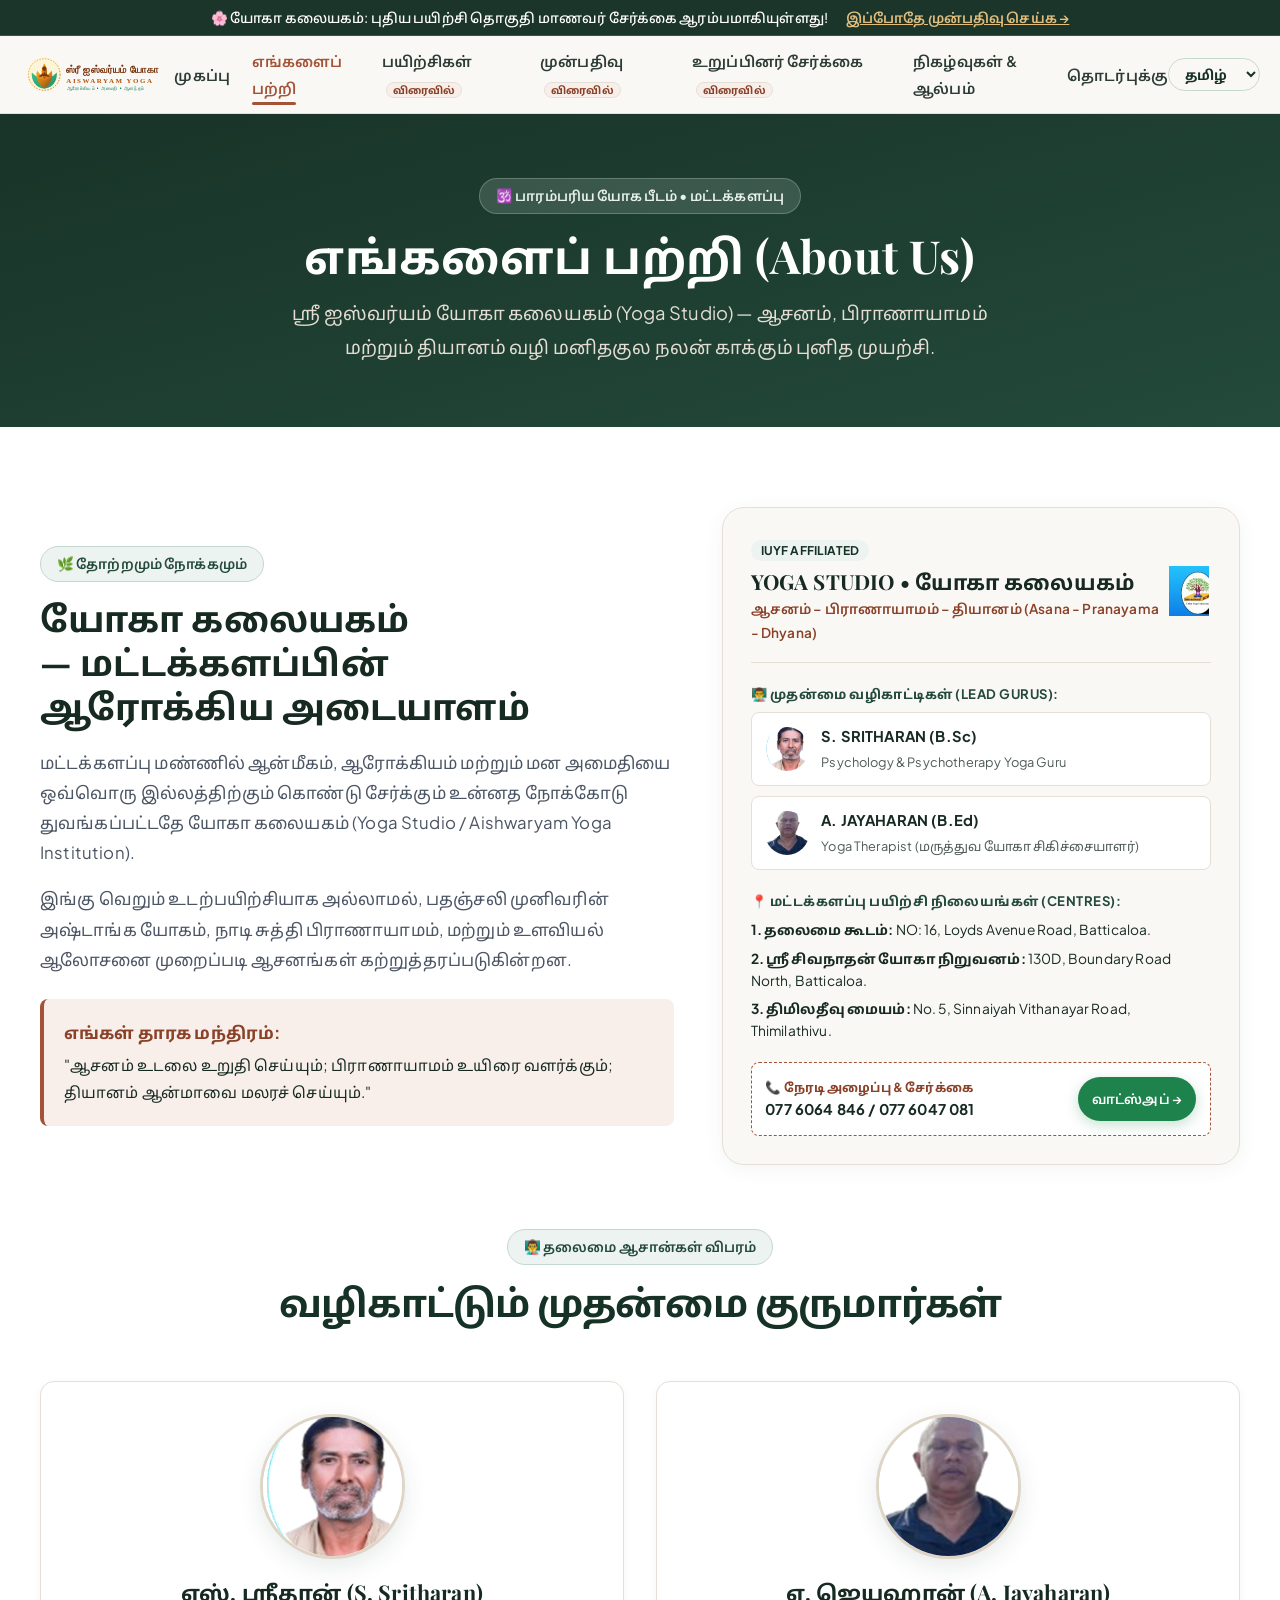
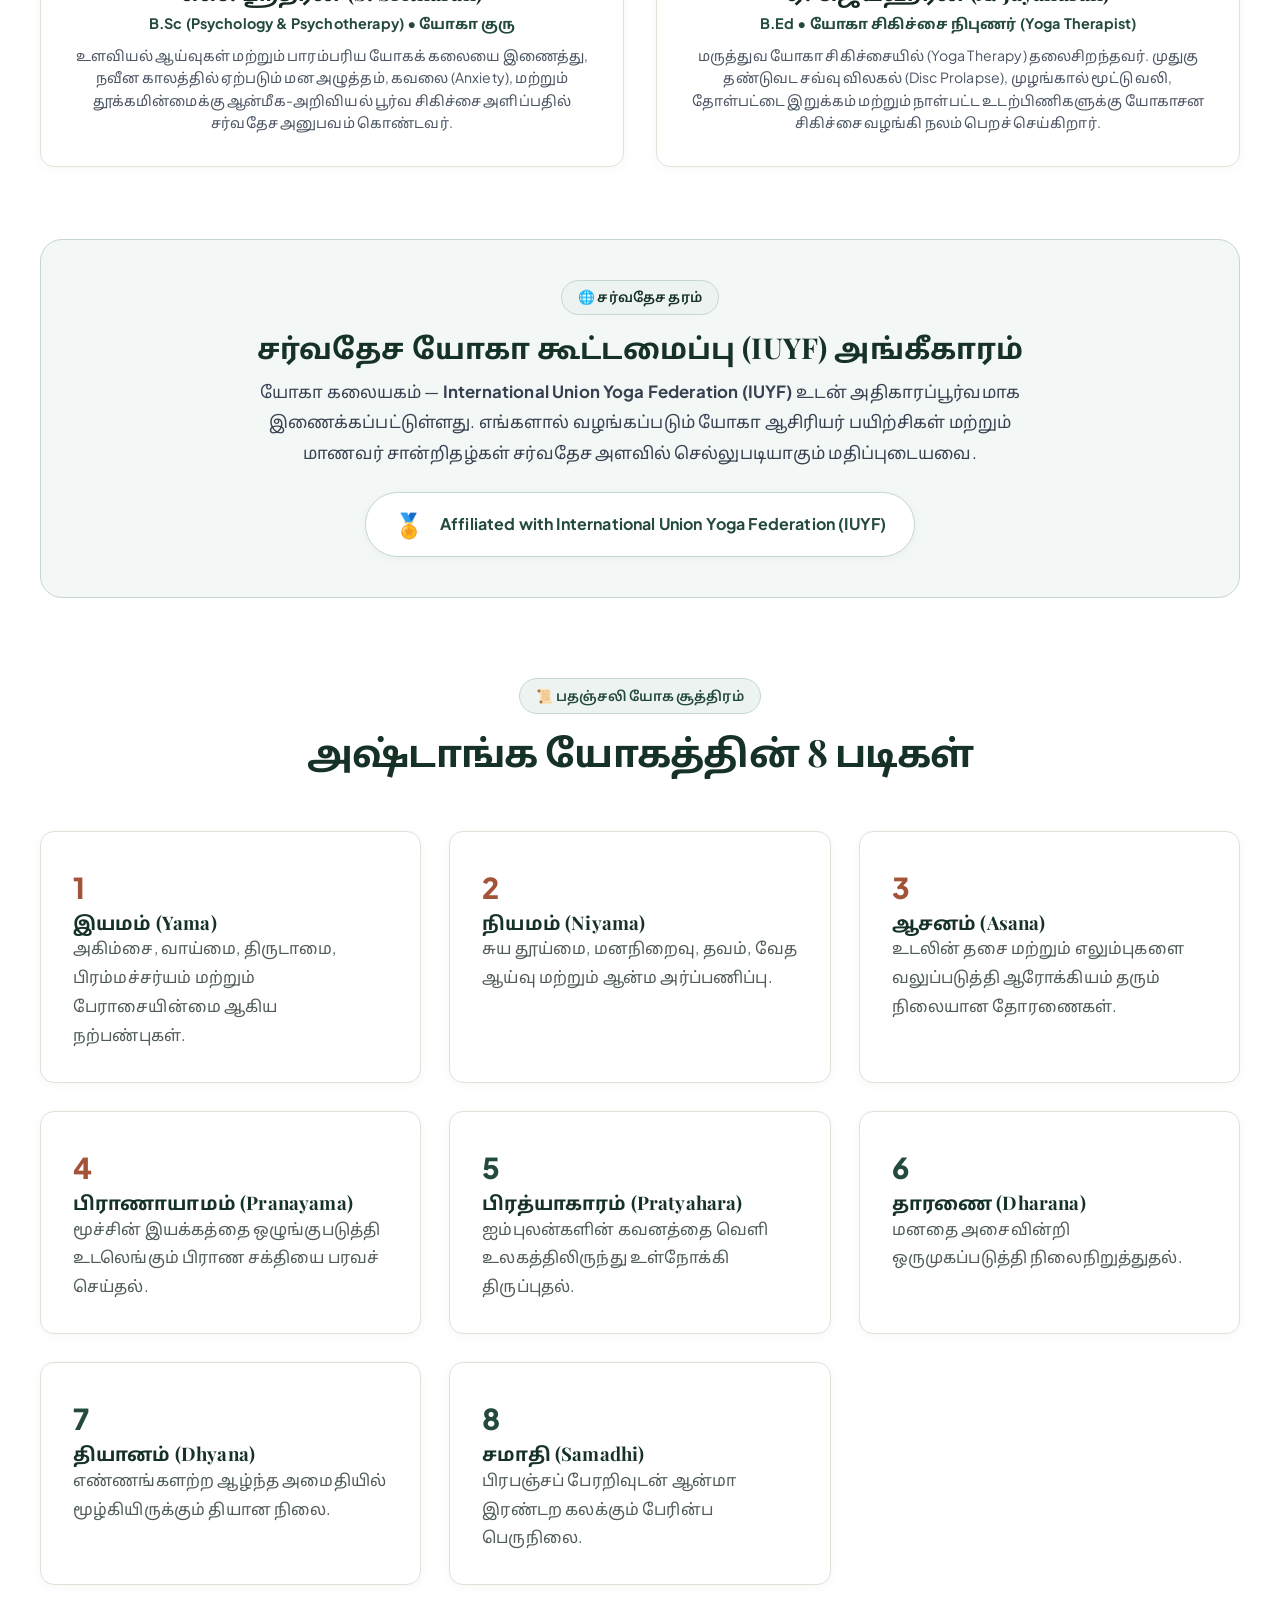
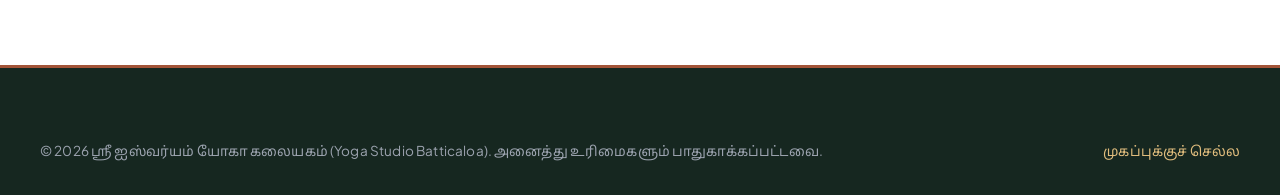
==== about.html @ 0490a653 "Remove raw banner flex image and structure all authentic center details cleanly into web UI" ====
<!DOCTYPE html>
<html lang="ta">
<head>
  <meta charset="UTF-8">
  <meta name="viewport" content="width=device-width, initial-scale=1.0">
  <title>எங்களைப் பற்றி | யோகா கலையகம் (Yoga Studio Batticaloa)</title>
  <meta name="description" content="ஸ்ரீ ஐஸ்வர்யம் யோகா கலையகம் - ஆசான்கள் எஸ். ஸ்ரீதரன் மற்றும் ஏ. ஜெயஹரன் அவர்களின் வழிகாட்டல், IUYF அங்கீகாரம், மட்டக்களப்பு, இலங்கை.">
  <meta property="og:type" content="website">
  <meta property="og:title" content="எங்களைப் பற்றி & தலைமை ஆசான்கள் | Yoga Studio Batticaloa">
  <meta property="og:description" content="எஸ். ஸ்ரீதரன் (B.Sc) & ஏ. ஜெயஹரன் (B.Ed) வழிகாட்டலில் மட்டக்களப்பின் யோகா கலையகம். IUYF அங்கீகாரம்.">
  <meta property="og:image" content="assets/images/logo_kalaiyagam.png">
  <link rel="icon" type="image/svg+xml" href="assets/images/logo.svg">
  <link rel="stylesheet" href="assets/css/style.css">
</head>
<body>

  <!-- Top Announcement Bar -->
  <div class="top-notice-bar">
    <span id="dynamicTopNotice">🌸 யோகா கலையகம்: புதிய பயிற்சி தொகுதி மாணவர் சேர்க்கை ஆரம்பமாகியுள்ளது!</span>
    <a href="booking.html">இப்போதே முன்பதிவு செய்க →</a>
  </div>

  <!-- Header -->
  <header class="main-header">
    <div class="container nav-container">
      <a href="index.html" class="site-logo">
        <img src="assets/images/logo.svg" alt="யோகா கலையகம்" height="52">
      </a>
      <nav>
        <ul class="nav-menu">
          <li><a href="index.html" class="nav-link" data-ta="முகப்பு" data-en="Home" data-si="මුල් පිටුව">முகப்பு</a></li>
          <li><a href="about.html" class="nav-link active" data-ta="எங்களைப் பற்றி" data-en="About Us" data-si="අප ගැන">எங்களைப் பற்றி</a></li>
          <li><a href="courses.html" class="nav-link" data-ta="பயிற்சிகள் <span class='nav-badge-soon'>விரைவில்</span>" data-en="Courses <span class='nav-badge-soon'>Soon</span>" data-si="පාඨමාලා <span class='nav-badge-soon'>ළඟදීම</span>">பயிற்சிகள் <span class="nav-badge-soon">விரைவில்</span></a></li>
          <li><a href="booking.html" class="nav-link" data-ta="முன்பதிவு <span class='nav-badge-soon'>விரைவில்</span>" data-en="Online Booking <span class='nav-badge-soon'>Soon</span>" data-si="වෙන්කරවා ගැනීම <span class='nav-badge-soon'>ළඟදීම</span>">முன்பதிவு <span class="nav-badge-soon">விரைவில்</span></a></li>
          <li><a href="membership.html" class="nav-link" data-ta="உறுப்பினர் சேர்க்கை <span class='nav-badge-soon'>விரைவில்</span>" data-en="Membership <span class='nav-badge-soon'>Soon</span>" data-si="සාමාජිකත්වය <span class='nav-badge-soon'>ළඟදීම</span>">உறுப்பினர் சேர்க்கை <span class="nav-badge-soon">விரைவில்</span></a></li>
          <li><a href="events.html" class="nav-link" data-ta="நிகழ்வுகள் & ஆல்பம்" data-en="Events & Gallery" data-si="සිදුවීම් සහ ඡායාරූප">நிகழ்வுகள் & ஆல்பம்</a></li>
          <li><a href="contact.html" class="nav-link" data-ta="தொடர்புக்கு" data-en="Contact" data-si="අප அමතන්න">தொடர்புக்கு</a></li>
        </ul>
      </nav>
      <div class="nav-actions">
        <select id="langSelect" class="lang-select-box" aria-label="Select Language">
          <option value="ta">தமிழ்</option>
          <option value="en">English</option>
          <option value="si">සිංහල</option>
        </select>
        <a href="student-portal.html" class="btn-student-nav" style="display:none; @media(min-width:850px){display:inline-flex;}">
          <span>👤</span> மாணவர்
        </a>
        <button class="mobile-nav-toggle" aria-label="Toggle Menu">☰</button>
      </div>
    </div>
  </header>

  <!-- Banner -->
  <section style="background: linear-gradient(165deg, #183327 0%, #234A3B 100%); color: #FFFFFF; padding: 4rem 0; text-align: center;">
    <div class="container">
      <div class="sub-badge" style="background: rgba(235, 243, 238, 0.15); color: #E8F0EB; border-color: rgba(197, 216, 205, 0.3);">
        🕉️ பாரம்பரிய யோக பீடம் • மட்டக்களப்பு
      </div>
      <h1 style="color: #FFFFFF; font-size: 2.85rem; margin-bottom: 0.75rem;">எங்களைப் பற்றி (About Us)</h1>
      <p style="color: #E5DDD3; font-size: 1.15rem; max-width: 720px; margin: 0 auto;">
        ஸ்ரீ ஐஸ்வர்யம் யோகா கலையகம் (Yoga Studio) — ஆசனம், பிராணாயாமம் மற்றும் தியானம் வழி மனிதகுல நலன் காக்கும் புனித முயற்சி.
      </p>
    </div>
  </section>

  <!-- Gurus Section -->
  <section class="section" id="gurus" style="background: #FFFFFF;">
    <div class="container">
      
      <!-- Centre Origin Story -->
      <div style="display: grid; grid-template-columns: 1.1fr 0.9fr; gap: 3rem; align-items: center; margin-bottom: 4rem;">
        <div>
          <span class="sub-badge">🌿 தோற்றமும் நோக்கமும்</span>
          <h2 style="font-size: 2.2rem; color: #172A22; margin-bottom: 1.25rem;">
            யோகா கலையகம் — மட்டக்களப்பின் ஆரோக்கிய அடையாளம்
          </h2>
          <p style="font-size: 1.05rem; line-height: 1.8; color: #4B5563; margin-bottom: 1rem;">
            மட்டக்களப்பு மண்ணில் ஆன்மீகம், ஆரோக்கியம் மற்றும் மன அமைதியை ஒவ்வொரு இல்லத்திற்கும் கொண்டு சேர்க்கும் உன்னத நோக்கோடு துவங்கப்பட்டதே யோகா கலையகம் (Yoga Studio / Aishwaryam Yoga Institution).
          </p>
          <p style="font-size: 1.05rem; line-height: 1.8; color: #4B5563; margin-bottom: 1.5rem;">
            இங்கு வெறும் உடற்பயிற்சியாக அல்லாமல், பதஞ்சலி முனிவரின் அஷ்டாங்க யோகம், நாடி சுத்தி பிராணாயாமம், மற்றும் உளவியல் ஆலோசனை முறைப்படி ஆசனங்கள் கற்றுத்தரப்படுகின்றன.
          </p>

          <div style="background: #F8EFEA; border-left: 4px solid #A35438; padding: 1.25rem; border-radius: var(--radius-sm);">
            <strong style="color: #8A4128; display: block; font-size: 1.05rem; margin-bottom: 0.25rem;">எங்கள் தாரக மந்திரம்:</strong>
            <p style="font-size: 0.95rem; color: #172A22; margin: 0;">
              "ஆசனம் உடலை உறுதி செய்யும்; பிராணாயாமம் உயிரை வளர்க்கும்; தியானம் ஆன்மாவை மலரச் செய்யும்."
            </p>
          </div>
        </div>

        <div>
          <div style="background: #FAF8F5; border: 1.5px solid #E6DFD5; border-radius: var(--radius-lg); padding: 1.75rem; box-shadow: 0 4px 20px rgba(35, 74, 59, 0.06);">
            <div style="display: flex; align-items: center; justify-content: space-between; border-bottom: 1px solid #E6DFD5; padding-bottom: 1rem; margin-bottom: 1.25rem;">
              <div>
                <span style="font-size: 0.75rem; font-weight: 700; background: #EDF3F0; color: #163227; padding: 3px 10px; border-radius: 999px;">IUYF AFFILIATED</span>
                <h3 style="font-size: 1.3rem; color: #172A22; margin: 0.4rem 0 0.15rem 0;">YOGA STUDIO • யோகா கலையகம்</h3>
                <p style="font-size: 0.85rem; color: #8A4128; font-weight: 600; margin: 0;">ஆசனம் – பிராணாயாமம் – தியானம் (Asana - Pranayama - Dhyana)</p>
              </div>
              <img src="assets/images/iuyf_logo.png" alt="IUYF Logo" style="width: 50px; height: 50px; object-fit: contain;">
            </div>

            <div style="margin-bottom: 1.25rem;">
              <div style="font-size: 0.82rem; font-weight: 700; color: #234A3B; text-transform: uppercase; letter-spacing: 0.5px; margin-bottom: 0.5rem;">👨‍🏫 முதன்மை வழிகாட்டிகள் (Lead Gurus):</div>
              <div style="display: flex; flex-direction: column; gap: 0.65rem;">
                <div style="display: flex; align-items: center; gap: 0.75rem; background: #FFFFFF; padding: 0.65rem 0.85rem; border-radius: var(--radius-sm); border: 1px solid #E6DFD5;">
                  <img src="assets/images/sritharan.jpg?v=2" alt="S. Sritharan" style="width: 44px; height: 44px; border-radius: 50%; object-fit: cover;">
                  <div>
                    <strong style="font-size: 0.92rem; color: #172A22; display: block;">S. SRITHARAN (B.Sc)</strong>
                    <span style="font-size: 0.8rem; color: #4F5C56;">Psychology &amp; Psychotherapy Yoga Guru</span>
                  </div>
                </div>
                <div style="display: flex; align-items: center; gap: 0.75rem; background: #FFFFFF; padding: 0.65rem 0.85rem; border-radius: var(--radius-sm); border: 1px solid #E6DFD5;">
                  <img src="assets/images/jayaharan.jpg?v=2" alt="A. Jayaharan" style="width: 44px; height: 44px; border-radius: 50%; object-fit: cover;">
                  <div>
                    <strong style="font-size: 0.92rem; color: #172A22; display: block;">A. JAYAHARAN (B.Ed)</strong>
                    <span style="font-size: 0.8rem; color: #4F5C56;">Yoga Therapist (மருத்துவ யோகா சிகிச்சையாளர்)</span>
                  </div>
                </div>
              </div>
            </div>

            <div style="margin-bottom: 1.25rem;">
              <div style="font-size: 0.82rem; font-weight: 700; color: #234A3B; text-transform: uppercase; letter-spacing: 0.5px; margin-bottom: 0.5rem;">📍 மட்டக்களப்பு பயிற்சி நிலையங்கள் (Centres):</div>
              <div style="font-size: 0.86rem; color: #172A22; line-height: 1.6; display: flex; flex-direction: column; gap: 0.4rem;">
                <div><strong>1. தலைமை கூடம்:</strong> NO: 16, Loyds Avenue Road, Batticaloa.</div>
                <div><strong>2. ஸ்ரீ சிவநாதன் யோகா நிறுவனம்:</strong> 130D, Boundary Road North, Batticaloa.</div>
                <div><strong>3. திமிலதீவு மையம்:</strong> No. 5, Sinnaiyah Vithanayar Road, Thimilathivu.</div>
              </div>
            </div>

            <div style="background: #FFFFFF; border: 1px dashed #A35438; border-radius: var(--radius-sm); padding: 0.85rem; display: flex; justify-content: space-between; align-items: center; flex-wrap: wrap; gap: 0.5rem;">
              <div>
                <div style="font-size: 0.78rem; color: #8A4128; font-weight: 700;">📞 நேரடி அழைப்பு & சேர்க்கை</div>
                <div style="font-size: 0.92rem; font-weight: 700; color: #172A22;">077 6064 846 / 077 6047 081</div>
              </div>
              <a href="https://wa.me/94776064846" target="_blank" class="btn-whatsapp" style="padding: 0.4rem 0.9rem; font-size: 0.82rem; border-radius: 999px;">
                வாட்ஸ்அப் →
              </a>
            </div>
          </div>
        </div>
      </div>

      <!-- Master Profiles -->
      <div class="section-title-wrap">
        <div class="sub-badge">👨‍🏫 தலைமை ஆசான்கள் விபரம்</div>
        <h2 class="section-title">வழிகாட்டும் முதன்மை குருமார்கள்</h2>
      </div>

      <div class="gurus-grid">
        <div class="guru-profile-card">
          <img src="assets/images/sritharan.jpg?v=2" alt="S. Sritharan" class="guru-avatar-circle" onerror="this.src='assets/images/guru.svg'">
          <h3 class="guru-name">எஸ். ஸ்ரீதரன் (S. Sritharan)</h3>
          <div class="guru-deg">B.Sc (Psychology &amp; Psychotherapy) • யோகா குரு</div>
          <p class="guru-bio">
            உளவியல் ஆய்வுகள் மற்றும் பாரம்பரிய யோகக் கலையை இணைத்து, நவீன காலத்தில் ஏற்படும் மன அழுத்தம், கவலை (Anxiety), மற்றும் தூக்கமின்மைக்கு ஆன்மீக-அறிவியல் பூர்வ சிகிச்சை அளிப்பதில் சர்வதேச அனுபவம் கொண்டவர்.
          </p>
        </div>

        <div class="guru-profile-card">
          <img src="assets/images/jayaharan.jpg?v=2" alt="A. Jayaharan" class="guru-avatar-circle" onerror="this.src='assets/images/guru.svg'">
          <h3 class="guru-name">ஏ. ஜெயஹரன் (A. Jayaharan)</h3>
          <div class="guru-deg">B.Ed • யோகா சிகிச்சை நிபுணர் (Yoga Therapist)</div>
          <p class="guru-bio">
            மருத்துவ யோகா சிகிச்சையில் (Yoga Therapy) தலைசிறந்தவர். முதுகு தண்டுவட சவ்வு விலகல் (Disc Prolapse), முழங்கால் மூட்டு வலி, தோள்பட்டை இறுக்கம் மற்றும் நாள்பட்ட உடற்பிணிகளுக்கு யோகாசன சிகிச்சை வழங்கி நலம் பெறச் செய்கிறார்.
          </p>
        </div>
      </div>

      <!-- Affiliation Section (IUYF) -->
      <div id="iuyf" style="background: #F3F7F5; border: 1.5px solid #C5D8CD; border-radius: var(--radius-lg); padding: 2.5rem; margin-top: 4.5rem; text-align: center;">
        <span class="sub-badge" style="background: #EDF3F0; color: #163227;">🌐 சர்வதேச தரம்</span>
        <h3 style="font-size: 1.8rem; color: #163227; margin-bottom: 0.75rem;">
          சர்வதேச யோகா கூட்டமைப்பு (IUYF) அங்கீகாரம்
        </h3>
        <p style="font-size: 1.05rem; color: #374151; max-width: 760px; margin: 0 auto 1.5rem auto;">
          யோகா கலையகம் — <strong>International Union Yoga Federation (IUYF)</strong> உடன் அதிகாரப்பூர்வமாக இணைக்கப்பட்டுள்ளது. எங்களால் வழங்கப்படும் யோகா ஆசிரியர் பயிற்சிகள் மற்றும் மாணவர் சான்றிதழ்கள் சர்வதேச அளவில் செல்லுபடியாகும் மதிப்புடையவை.
        </p>
        <div style="display: inline-flex; align-items: center; gap: 1rem; background: #FFFFFF; padding: 0.75rem 1.75rem; border-radius: var(--radius-full); box-shadow: var(--shadow-sm); border: 1px solid #C5D8CD;">
          <span style="font-size: 1.5rem;">🏅</span>
          <strong style="color: #234A3B;">Affiliated with International Union Yoga Federation (IUYF)</strong>
        </div>
      </div>

      <!-- Ashtanga 8 Limbs -->
      <div style="margin-top: 5rem;">
        <div class="section-title-wrap">
          <div class="sub-badge">📜 பதஞ்சலி யோக சூத்திரம்</div>
          <h2 class="section-title">அஷ்டாங்க யோகத்தின் 8 படிகள்</h2>
        </div>

        <div class="features-grid">
          <div class="feature-card">
            <span style="font-size: 1.8rem; color: #A35438; font-weight: 800;">1</span>
            <h3 class="feature-title">இயமம் (Yama)</h3>
            <p>அகிம்சை, வாய்மை, திருடாமை, பிரம்மச்சர்யம் மற்றும் பேராசையின்மை ஆகிய நற்பண்புகள்.</p>
          </div>
          <div class="feature-card">
            <span style="font-size: 1.8rem; color: #A35438; font-weight: 800;">2</span>
            <h3 class="feature-title">நியமம் (Niyama)</h3>
            <p>சுய தூய்மை, மனநிறைவு, தவம், வேத ஆய்வு மற்றும் ஆன்ம அர்ப்பணிப்பு.</p>
          </div>
          <div class="feature-card">
            <span style="font-size: 1.8rem; color: #A35438; font-weight: 800;">3</span>
            <h3 class="feature-title">ஆசனம் (Asana)</h3>
            <p>உடலின் தசை மற்றும் எலும்புகளை வலுப்படுத்தி ஆரோக்கியம் தரும் நிலையான தோரணைகள்.</p>
          </div>
          <div class="feature-card">
            <span style="font-size: 1.8rem; color: #A35438; font-weight: 800;">4</span>
            <h3 class="feature-title">பிராணாயாமம் (Pranayama)</h3>
            <p>மூச்சின் இயக்கத்தை ஒழுங்குபடுத்தி உடலெங்கும் பிராண சக்தியை பரவச் செய்தல்.</p>
          </div>
          <div class="feature-card">
            <span style="font-size: 1.8rem; color: #234A3B; font-weight: 800;">5</span>
            <h3 class="feature-title">பிரத்யாகாரம் (Pratyahara)</h3>
            <p>ஐம்புலன்களின் கவனத்தை வெளி உலகத்திலிருந்து உள்நோக்கி திருப்புதல்.</p>
          </div>
          <div class="feature-card">
            <span style="font-size: 1.8rem; color: #234A3B; font-weight: 800;">6</span>
            <h3 class="feature-title">தாரணை (Dharana)</h3>
            <p>மனதை அசைவின்றி ஒருமுகப்படுத்தி நிலைநிறுத்துதல்.</p>
          </div>
          <div class="feature-card">
            <span style="font-size: 1.8rem; color: #234A3B; font-weight: 800;">7</span>
            <h3 class="feature-title">தியானம் (Dhyana)</h3>
            <p>எண்ணங்களற்ற ஆழ்ந்த அமைதியில் மூழ்கியிருக்கும் தியான நிலை.</p>
          </div>
          <div class="feature-card">
            <span style="font-size: 1.8rem; color: #234A3B; font-weight: 800;">8</span>
            <h3 class="feature-title">சமாதி (Samadhi)</h3>
            <p>பிரபஞ்சப் பேரறிவுடன் ஆன்மா இரண்டற கலக்கும் பேரின்ப பெருநிலை.</p>
          </div>
        </div>
      </div>

    </div>
  </section>

  <!-- Footer -->
  <footer class="main-footer">
    <div class="container">
      <div class="footer-bottom-strip" style="border-top: none; padding-top: 0;">
        <div>© 2026 ஸ்ரீ ஐஸ்வர்யம் யோகா கலையகம் (Yoga Studio Batticaloa). அனைத்து உரிமைகளும் பாதுகாக்கப்பட்டவை.</div>
        <div><a href="index.html" style="color: #E2BE7E;">முகப்புக்குச் செல்ல</a></div>
      </div>
    </div>
  </footer>

  <script src="assets/js/main.js"></script>
</body>
</html>
---- assets/css/style.css ----
/* ========================================================
   ஸ்ரீ ஐஸ்வர்யம் யோகா கலையகம் - பிரதான வடிவமைப்பு கோப்பு
   Aiswaryam Yoga Kalaiyagam (Yoga Studio) - Trilingual Design System
   Tamil | English | Sinhala
   ======================================================== */

@import url('https://fonts.googleapis.com/css2?family=Mukta+Malar:wght@300;400;500;600;700;800&family=Noto+Sans+Tamil:wght@300;400;500;600;700;800&family=Noto+Sans+Sinhala:wght@300;400;500;600;700;800&family=Playfair+Display:ital,wght@0,500;0,700;1,600&family=Plus+Jakarta+Sans:wght@300;400;500;600;700&display=swap');
@import url('./animations.css');
@import url('./polish.css');

:root {
  /* Human-Crafted Sanctuary Palette (Earthy Forest Moss, Sandalwood & Warm Terracotta) */
  --primary: #234A3B;       /* Noble Forest Moss - Calm & Natural */
  --primary-dark: #163227;  /* Deep Sacred Cypress */
  --primary-light: #EDF3F0; /* Breath of Sage Leaf */
  --secondary: #A35438;     /* Natural Terracotta Clay - Grounded & Human */
  --secondary-light: #F8EFEA;
  --secondary-dark: #8A4128;
  --accent: #A35438;        /* Earthy Clay Warmth */
  --accent-light: #F8EFEA;
  --accent-gold: #C9A05C;   /* Temple Brass Resonance */
  
  --bg-warm: #FAF8F5;       /* Warm Natural Linen / Cotton */
  --bg-card: #FFFFFF;
  --bg-alt: #F3EFE9;        /* Warm Sandalwood / Rice Paper */
  
  --text-main: #172A22;     /* Restful Deep Cedar Slate */
  --text-muted: #4F5C56;    /* Natural Graphite Description */
  --text-light: #7E8D86;
  
  --border-subtle: #E6DFD5; /* Handcrafted Stone Border */
  --shadow-sm: 0 2px 10px rgba(22, 50, 39, 0.04);
  --shadow-md: 0 10px 25px -5px rgba(22, 50, 39, 0.07), 0 6px 12px -4px rgba(0, 0, 0, 0.02);
  --shadow-lg: 0 20px 35px -10px rgba(22, 50, 39, 0.09), 0 2px 6px rgba(0, 0, 0, 0.03);
  
  --font-tamil: 'Noto Sans Tamil', 'Mukta Malar', 'Latha', sans-serif;
  --font-sinhala: 'Noto Sans Sinhala', 'Iskoola Pota', sans-serif;
  --font-heading: 'Playfair Display', 'Noto Sans Tamil', Georgia, serif;
  --font-sans: 'Plus Jakarta Sans', 'Noto Sans Tamil', sans-serif;
  
  --radius-sm: 8px;
  --radius-md: 14px;
  --radius-lg: 22px;
  --radius-full: 9999px;
  --transition: all 0.25s cubic-bezier(0.16, 1, 0.3, 1);
}

/* Base Styles */
* {
  margin: 0;
  padding: 0;
  box-sizing: border-box;
}

html {
  scroll-behavior: smooth;
  font-size: 16px;
}

body {
  font-family: var(--font-sans);
  background-color: var(--bg-warm);
  color: var(--text-main);
  line-height: 1.65;
  overflow-x: hidden;
  -webkit-font-smoothing: antialiased;
}

/* Typography Extensions */
[lang="ta"], .font-tamil {
  font-family: var(--font-tamil);
  letter-spacing: 0.01em;
  line-height: 1.7;
}

[lang="si"], .font-sinhala {
  font-family: var(--font-sinhala);
  letter-spacing: 0.02em;
  line-height: 1.75;
}

h1, h2, h3, h4, .font-serif {
  font-family: var(--font-heading);
  color: var(--primary-dark);
  font-weight: 700;
  line-height: 1.25;
}

p {
  color: var(--text-muted);
}

a {
  text-decoration: none;
  color: inherit;
  transition: var(--transition);
}

img, svg {
  display: block;
  max-width: 100%;
}

button, input, select, textarea {
  font-family: inherit;
}

/* Layout Utilities */
.container {
  width: 100%;
  max-width: 1240px;
  margin-left: auto;
  margin-right: auto;
  padding-left: 1.25rem;
  padding-right: 1.25rem;
}

.section {
  padding: 5rem 0;
  position: relative;
}

.section-title-wrap {
  text-align: center;
  max-width: 760px;
  margin: 0 auto 3.5rem auto;
}

.sub-badge {
  display: inline-flex;
  align-items: center;
  gap: 0.5rem;
  padding: 0.35rem 1rem;
  background-color: var(--primary-light);
  color: var(--primary);
  font-size: 0.85rem;
  font-weight: 600;
  border-radius: var(--radius-full);
  margin-bottom: 0.85rem;
  border: 1px solid #C5D8CD;
}

.section-title {
  font-size: 2.35rem;
  margin-bottom: 1rem;
  color: var(--primary-dark);
}

.section-desc {
  font-size: 1.05rem;
  color: var(--text-muted);
}

/* Header & Navigation */
.top-notice-bar {
  background: #1B352A; border-bottom: 1px solid rgba(201, 160, 92, 0.25);
  color: #FFFFFF;
  font-size: 0.85rem;
  padding: 0.45rem 1rem;
  text-align: center;
  font-weight: 500;
  display: flex;
  align-items: center;
  justify-content: center;
  gap: 0.75rem;
  flex-wrap: wrap;
}

.top-notice-bar a {
  color: #E2BE7E;
  text-decoration: underline;
  margin-left: 0.35rem;
  font-weight: 600;
}

.main-header {
  position: sticky;
  top: 0;
  z-index: 999;
  width: 100%;
  background: rgba(250, 248, 245, 0.96);
  backdrop-filter: blur(14px);
  border-bottom: 1px solid var(--border-subtle);
  transition: var(--transition);
}

.nav-container {
  display: flex;
  align-items: center;
  justify-content: space-between;
  padding: 0.75rem 0;
}

.site-logo {
  display: flex;
  align-items: center;
  gap: 0.75rem;
}

.site-logo img {
  height: 52px;
  width: auto;
}

.nav-menu {
  display: flex;
  align-items: center;
  gap: 1.35rem;
  list-style: none;
}

.nav-link {
  font-size: 0.92rem;
  font-weight: 600;
  color: #2D3D35;
  position: relative;
  padding: 0.25rem 0;
}

.nav-link:hover, .nav-link.active {
  color: var(--secondary);
}

.nav-link.active::after {
  content: "";
  position: absolute;
  bottom: -4px;
  left: 0;
  width: 100%;
  height: 2.5px;
  background-color: var(--secondary);
  border-radius: 2px;
}

.nav-actions {
  display: flex;
  align-items: center;
  gap: 0.6rem;
}

/* Sound Chime Button */
.audio-chime-btn {
  background: #FAF5EE;
  border: 1px solid var(--border-subtle);
  color: var(--primary-dark);
  width: 38px;
  height: 38px;
  border-radius: 50%;
  display: flex;
  align-items: center;
  justify-content: center;
  cursor: pointer;
  transition: var(--transition);
}

.audio-chime-btn:hover {
  background: var(--primary-light);
  transform: scale(1.08);
}

/* Trilingual Switcher Dropdown */
.lang-selector-wrap {
  position: relative;
  display: inline-block;
}

.lang-select-box {
  background: #FAF8F5; border: 1.5px solid #C5D8CD; color: #163227;
  font-size: 0.85rem;
  font-weight: 700;
  padding: 0.38rem 0.75rem;
  border-radius: var(--radius-full);
  cursor: pointer;
  outline: none;
  transition: var(--transition);
}

.lang-select-box:hover {
  background: #EDF3F0;
}

/* Portal Shortcut Buttons */
.btn-student-nav {
  background: #EDF3F0; border: 1px solid #C5D8CD; color: #163227;
  font-size: 0.85rem;
  font-weight: 700;
  padding: 0.4rem 0.85rem;
  border-radius: var(--radius-full);
  display: inline-flex;
  align-items: center;
  gap: 0.35rem;
}

.btn-student-nav:hover {
  background: #DFEAE4;
}

/* Mobile Toggle Hamburger */
.mobile-nav-toggle {
  display: none;
  background: none;
  border: none;
  font-size: 1.5rem;
  color: var(--primary-dark);
  cursor: pointer;
  padding: 0.3rem;
}

/* Buttons */
.btn-primary {
  display: inline-flex;
  align-items: center;
  justify-content: center;
  gap: 0.5rem;
  background: #A35438;
  color: #FFFFFF;
  font-weight: 600;
  font-size: 0.95rem;
  padding: 0.7rem 1.45rem;
  border-radius: var(--radius-full);
  border: none;
  cursor: pointer;
  box-shadow: 0 4px 14px rgba(163, 84, 56, 0.22);
  transition: var(--transition);
}

.btn-primary:hover {
  background: #8A4128;
  transform: translateY(-2px);
  box-shadow: 0 6px 18px rgba(163, 84, 56, 0.3);
}

.btn-secondary {
  display: inline-flex;
  align-items: center;
  justify-content: center;
  gap: 0.5rem;
  background: #FFFFFF;
  color: var(--secondary-dark);
  font-weight: 600;
  font-size: 0.95rem;
  padding: 0.7rem 1.45rem;
  border-radius: var(--radius-full);
  border: 1.5px solid var(--primary);
  cursor: pointer;
  transition: var(--transition);
}

.btn-secondary:hover {
  background: var(--secondary-light);
  transform: translateY(-2px);
}

.btn-whatsapp {
  background: #1E824C;
  color: #FFFFFF;
  font-weight: 600;
  border-radius: var(--radius-full);
  padding: 0.75rem 1.5rem;
  display: inline-flex;
  align-items: center;
  gap: 0.5rem;
  border: none;
  cursor: pointer;
  box-shadow: 0 4px 14px rgba(30, 130, 76, 0.25);
}

.btn-whatsapp:hover {
  background: #176B3E;
  transform: translateY(-2px);
}

/* Hero Section */
.hero-section {
  padding: 3rem 0 4.5rem 0;
  background: radial-gradient(circle at 10% 20%, #F5EFE6 0%, #FAF8F5 70%);
  position: relative;
  overflow: hidden;
}

.hero-banner-card {
  background: #FFFFFF;
  border-radius: var(--radius-lg);
  border: 1px solid var(--border-subtle);
  overflow: hidden;
  box-shadow: var(--shadow-lg);
  margin-bottom: 2.5rem;
}

.hero-banner-card img {
  width: 100%;
  height: auto;
  max-height: 380px;
  object-fit: cover;
}

.hero-grid {
  display: grid;
  grid-template-columns: 1.15fr 0.85fr;
  align-items: center;
  gap: 3rem;
}

.hero-content {
  z-index: 2;
}

.hero-welcome-tag {
  display: inline-flex;
  align-items: center;
  gap: 0.5rem;
  background: #F8EFEA; color: #8A4128; border: 1px solid #E6D3CB;
  padding: 0.35rem 1rem;
  border-radius: var(--radius-full);
  font-weight: 700;
  font-size: 0.88rem;
  margin-bottom: 1.25rem;
}

.hero-heading {
  font-size: 3rem;
  line-height: 1.2;
  margin-bottom: 1.25rem;
  color: #172A22;
}

.hero-heading span.highlight {
  color: var(--secondary);
  position: relative;
  display: inline-block;
}

.hero-subtext {
  font-size: 1.1rem;
  color: var(--text-muted);
  margin-bottom: 2rem;
  max-width: 620px;
}

.hero-cta-group {
  display: flex;
  flex-wrap: wrap;
  align-items: center;
  gap: 0.85rem;
  margin-bottom: 2.5rem;
}

.hero-stats-strip {
  display: grid;
  grid-template-columns: repeat(3, 1fr);
  gap: 1.5rem;
  padding: 1.25rem;
  background: #FFFFFF;
  border: 1px solid var(--border-subtle);
  border-radius: var(--radius-md);
  box-shadow: var(--shadow-sm);
}

.stat-item {
  text-align: center;
  border-right: 1px solid var(--border-subtle);
}

.stat-item:last-child {
  border-right: none;
}

.stat-num {
  font-size: 1.75rem;
  font-weight: 800;
  color: var(--primary-dark);
  line-height: 1;
}

.stat-label {
  font-size: 0.82rem;
  color: var(--text-muted);
  margin-top: 0.35rem;
}

/* Master Cards Showcase (Sri Lankan Gurus) */
.gurus-grid {
  display: grid;
  grid-template-columns: repeat(auto-fit, minmax(280px, 1fr));
  gap: 2rem;
  margin-top: 2.5rem;
}

.guru-profile-card {
  background: #FFFFFF;
  border: 1px solid var(--border-subtle);
  border-radius: var(--radius-md);
  overflow: hidden;
  box-shadow: var(--shadow-sm);
  display: flex;
  flex-direction: column;
  align-items: center;
  text-align: center;
  padding: 2rem 1.5rem;
  transition: var(--transition);
}

.guru-profile-card:hover {
  transform: translateY(-5px);
  box-shadow: var(--shadow-md);
  border-color: var(--secondary);
}

.guru-avatar-circle {
  width: 145px;
  height: 145px;
  border-radius: 50%;
  border: 3px solid #DFD5C6;
  box-shadow: 0 8px 24px rgba(22, 50, 39, 0.1);
  margin-bottom: 1.25rem;
  object-fit: cover;
  object-position: center 22%;
  background: #FFFFFF;
  transition: transform 0.3s cubic-bezier(0.16, 1, 0.3, 1), box-shadow 0.3s ease;
}

.guru-avatar-circle:hover {
  transform: scale(1.06);
  box-shadow: 0 12px 30px rgba(217, 119, 6, 0.4);
  border-color: var(--secondary);
}

.guru-name {
  font-size: 1.35rem;
  color: #172A22;
  margin-bottom: 0.35rem;
}

.guru-deg {
  font-size: 0.9rem;
  color: #234A3B;
  font-weight: 700;
  margin-bottom: 0.5rem;
}

.guru-bio {
  font-size: 0.88rem;
  color: #4B5563;
  line-height: 1.6;
}

/* Tirumandiram Quote Banner */
.tirumandiram-banner {
  background: #1D372B;
  color: #FFFFFF;
  padding: 2.75rem 0;
  text-align: center;
  border-top: 3px solid var(--accent-gold);
  border-bottom: 3px solid var(--accent-gold);
}

.quote-tamil-text {
  font-size: 1.3rem;
  font-weight: 600;
  line-height: 1.8;
  max-width: 820px;
  margin: 0 auto 0.75rem auto;
  color: #E2BE7E;
}

/* Online Booking & Registration Widget */
.booking-widget-card {
  background: #FFFFFF;
  border: 1.5px solid var(--border-subtle);
  border-radius: var(--radius-lg);
  padding: 2.5rem;
  box-shadow: var(--shadow-md);
}

.slot-selection-grid {
  display: grid;
  grid-template-columns: repeat(auto-fit, minmax(160px, 1fr));
  gap: 0.75rem;
  margin: 1rem 0 1.5rem 0;
}

.slot-pill {
  padding: 0.75rem 1rem;
  background: #F9FAFB;
  border: 1.5px solid #D1D5DB;
  border-radius: var(--radius-sm);
  text-align: center;
  cursor: pointer;
  font-size: 0.9rem;
  font-weight: 600;
  color: #374151;
  transition: var(--transition);
}

.slot-pill:hover, .slot-pill.active {
  background: #F8EFEA;
  border-color: var(--secondary);
  color: #8A4128;
}

/* Interactive Pranayama */
.pranayama-section {
  background: linear-gradient(180deg, #FDFBF7 0%, #ECFDF5 50%, #FDFBF7 100%);
  padding: 4.5rem 0;
}

.pranayama-wrapper {
  background: #FFFFFF;
  border: 1px solid #A7F3D0;
  border-radius: var(--radius-lg);
  padding: 2.5rem;
  box-shadow: var(--shadow-md);
  display: grid;
  grid-template-columns: 1fr 1fr;
  gap: 3rem;
  align-items: center;
}

.breath-display-box {
  display: flex;
  flex-direction: column;
  align-items: center;
  justify-content: center;
  padding: 2rem;
  background: #F3F7F5;
  border-radius: var(--radius-md);
}

.breath-circle {
  width: 220px;
  height: 220px;
  border-radius: 50%;
  background: radial-gradient(circle, #4E7D6A, #234A3B);
  display: flex;
  flex-direction: column;
  align-items: center;
  justify-content: center;
  color: #FFFFFF;
  text-align: center;
  box-shadow: 0 0 30px rgba(35, 74, 59, 0.25);
  transition: all 0.5s ease;
  user-select: none;
}

.breath-state-text {
  font-size: 1.35rem;
  font-weight: 800;
  margin-bottom: 0.35rem;
}

.breath-timer-count {
  font-size: 2.5rem;
  font-weight: 900;
}

.breath-controls {
  margin-top: 1.5rem;
  display: flex;
  gap: 1rem;
}

/* Courses & Features */
.features-grid, .courses-grid {
  display: grid;
  grid-template-columns: repeat(auto-fit, minmax(290px, 1fr));
  gap: 1.75rem;
}

.feature-card, .course-card {
  background: #FFFFFF;
  border: 1px solid var(--border-subtle);
  border-radius: var(--radius-md);
  padding: 2rem;
  transition: var(--transition);
  box-shadow: var(--shadow-sm);
}

.course-card {
  padding: 0;
  overflow: hidden;
  display: flex;
  flex-direction: column;
}

.course-header-tag {
  background: #F8EFEA;
  color: #8A4128;
  padding: 0.5rem 1rem;
  font-size: 0.8rem;
  font-weight: 700;
  display: flex;
  justify-content: space-between;
  align-items: center;
}

.course-body {
  padding: 1.75rem;
  flex-grow: 1;
}

.course-title {
  font-size: 1.35rem;
  color: var(--primary-dark);
  margin-bottom: 0.75rem;
}

.course-points {
  list-style: none;
  margin: 1rem 0 1.5rem 0;
}

.course-points li {
  position: relative;
  padding-left: 1.5rem;
  margin-bottom: 0.5rem;
  font-size: 0.92rem;
  color: var(--text-muted);
}

.course-points li::before {
  content: '✓';
  position: absolute;
  left: 0;
  top: 0;
  color: var(--secondary);
  font-weight: 800;
}

/* Gallery & Lightbox */
.gallery-filter-bar {
  display: flex;
  flex-wrap: wrap;
  justify-content: center;
  gap: 0.65rem;
  margin-bottom: 2.5rem;
}

.filter-btn {
  background: #FFFFFF;
  border: 1px solid #D1D5DB;
  color: #4B5563;
  padding: 0.5rem 1.25rem;
  border-radius: var(--radius-full);
  font-size: 0.88rem;
  font-weight: 600;
  cursor: pointer;
  transition: var(--transition);
}

.filter-btn:hover, .filter-btn.active {
  background: var(--primary);
  color: #FFFFFF;
  border-color: var(--primary);
}

.gallery-grid {
  display: grid;
  grid-template-columns: repeat(auto-fill, minmax(320px, 1fr));
  gap: 1.5rem;
}

.gallery-card {
  border-radius: var(--radius-md);
  overflow: hidden;
  box-shadow: var(--shadow-sm);
  background: #FFFFFF;
  border: 1px solid var(--border-subtle);
  cursor: pointer;
  transition: var(--transition);
}

.gallery-card:hover {
  transform: translateY(-5px);
  box-shadow: var(--shadow-md);
}

.gallery-thumb {
  width: 100%;
  height: 220px;
  object-fit: cover;
  transition: transform 0.4s ease;
}

.gallery-card:hover .gallery-thumb {
  transform: scale(1.04);
}

.gallery-info {
  padding: 1rem 1.25rem;
}

.gallery-title {
  font-size: 1.05rem;
  font-weight: 700;
  color: #172A22;
  margin-bottom: 0.25rem;
}

.gallery-meta {
  font-size: 0.82rem;
  color: var(--text-muted);
}

/* Lightbox Modal */
.lightbox-modal {
  display: none;
  position: fixed;
  top: 0;
  left: 0;
  width: 100%;
  height: 100%;
  background: rgba(0, 0, 0, 0.88);
  z-index: 9999;
  align-items: center;
  justify-content: center;
  padding: 1.5rem;
}

.lightbox-modal.active {
  display: flex;
}

.lightbox-content {
  max-width: 800px;
  width: 100%;
  background: #FFFFFF;
  border-radius: var(--radius-md);
  overflow: hidden;
  position: relative;
}

.lightbox-close {
  position: absolute;
  top: 15px;
  right: 15px;
  background: rgba(0, 0, 0, 0.6);
  color: #FFFFFF;
  border: none;
  width: 36px;
  height: 36px;
  border-radius: 50%;
  cursor: pointer;
  font-size: 1.2rem;
  display: flex;
  align-items: center;
  justify-content: center;
  z-index: 10;
}

/* Forms */
.form-grid-2 {
  display: grid;
  grid-template-columns: 1fr 1fr;
  gap: 1.25rem;
  margin-bottom: 1.25rem;
}

.form-group {
  margin-bottom: 1.25rem;
}

.form-label {
  display: block;
  font-weight: 600;
  font-size: 0.9rem;
  color: #374151;
  margin-bottom: 0.45rem;
}

.form-label span.req {
  color: var(--accent);
}

.form-input, .form-select, .form-textarea {
  width: 100%;
  padding: 0.8rem 1rem;
  border: 1.5px solid #D1D5DB;
  border-radius: var(--radius-sm);
  background: #F9FAFB;
  font-size: 0.95rem;
  transition: var(--transition);
}

.form-input:focus, .form-select:focus, .form-textarea:focus {
  outline: none;
  border-color: var(--primary);
  background: #FFFFFF;
  box-shadow: 0 0 0 4px rgba(217, 119, 6, 0.12);
}

.checkbox-group {
  display: grid;
  grid-template-columns: repeat(auto-fit, minmax(200px, 1fr));
  gap: 0.75rem;
  background: #FAF8F5;
  padding: 1.25rem;
  border-radius: var(--radius-sm);
  border: 1px solid var(--border-subtle);
  margin-bottom: 1.5rem;
}

.check-label {
  display: flex;
  align-items: center;
  gap: 0.5rem;
  font-size: 0.88rem;
  color: #4B5563;
  cursor: pointer;
}

/* Membership Plans Grid */
.membership-plans-grid {
  display: grid;
  grid-template-columns: repeat(auto-fit, minmax(260px, 1fr));
  gap: 1.5rem;
  margin-bottom: 3rem;
}

.plan-card {
  background: #FFFFFF;
  border: 2px solid var(--border-subtle);
  border-radius: var(--radius-md);
  padding: 2rem 1.5rem;
  text-align: center;
  position: relative;
  cursor: pointer;
  transition: var(--transition);
}

.plan-card.featured {
  border-color: var(--primary);
  box-shadow: 0 12px 28px rgba(217, 119, 6, 0.15);
  transform: scale(1.03);
}

.plan-badge {
  position: absolute;
  top: -12px;
  left: 50%;
  transform: translateX(-50%);
  background: var(--primary);
  color: #FFFFFF;
  font-size: 0.75rem;
  font-weight: 700;
  padding: 0.25rem 0.85rem;
  border-radius: var(--radius-full);
}

.plan-title {
  font-size: 1.35rem;
  margin-bottom: 0.5rem;
  color: #172A22;
}

.plan-price {
  font-size: 2.1rem;
  font-weight: 900;
  color: var(--secondary-dark);
  margin: 0.75rem 0;
}

.plan-price span {
  font-size: 0.85rem;
  font-weight: 500;
  color: var(--text-muted);
}

/* Portal & Admin Dashboard Styles */
.dashboard-container {
  display: grid;
  grid-template-columns: 260px 1fr;
  min-height: 80vh;
  gap: 2rem;
  margin: 2.5rem auto;
}

.dashboard-sidebar {
  background: #FFFFFF;
  border-radius: var(--radius-md);
  border: 1px solid #E5E7EB;
  padding: 1.5rem;
  box-shadow: var(--shadow-sm);
  height: fit-content;
}

.sidebar-menu-list {
  list-style: none;
  display: flex;
  flex-direction: column;
  gap: 0.5rem;
  margin-top: 1rem;
}

.sidebar-menu-btn {
  width: 100%;
  text-align: left;
  padding: 0.75rem 1rem;
  background: transparent;
  border: none;
  border-radius: var(--radius-sm);
  font-weight: 600;
  color: #4B5563;
  cursor: pointer;
  display: flex;
  align-items: center;
  gap: 0.75rem;
  transition: var(--transition);
}

.sidebar-menu-btn:hover, .sidebar-menu-btn.active {
  background: #F8EFEA;
  color: #8A4128;
}

.dashboard-main-content {
  background: #FFFFFF;
  border-radius: var(--radius-md);
  border: 1px solid #E5E7EB;
  padding: 2.25rem;
  box-shadow: var(--shadow-sm);
}

.stat-badge-grid {
  display: grid;
  grid-template-columns: repeat(auto-fit, minmax(180px, 1fr));
  gap: 1.25rem;
  margin-bottom: 2rem;
}

.stat-badge-card {
  background: #FAF8F5;
  border: 1px solid var(--border-subtle);
  border-radius: var(--radius-sm);
  padding: 1.25rem;
  text-align: center;
}

.data-table-wrap {
  width: 100%;
  overflow-x: auto;
  margin-top: 1.5rem;
}

.data-table {
  width: 100%;
  border-collapse: collapse;
  text-align: left;
  font-size: 0.9rem;
}

.data-table th {
  background: #F9FAFB;
  padding: 0.75rem 1rem;
  border-bottom: 2px solid #E5E7EB;
  color: #374151;
  font-weight: 700;
}

.data-table td {
  padding: 0.85rem 1rem;
  border-bottom: 1px solid #E5E7EB;
  color: #4B5563;
}

.data-table tr:hover {
  background: #FFFDF8;
}

/* Digital ID Card for Student */
.student-id-card {
  background: linear-gradient(135deg, #163227, #234A3B, #1B3F32);
  color: #FFFFFF;
  border-radius: var(--radius-md);
  padding: 1.75rem;
  box-shadow: var(--shadow-lg);
  max-width: 440px;
  position: relative;
  overflow: hidden;
  border: 2px solid var(--accent-gold);
}

.student-id-header {
  display: flex;
  align-items: center;
  justify-content: space-between;
  border-bottom: 1px solid rgba(255, 255, 255, 0.2);
  padding-bottom: 0.75rem;
  margin-bottom: 1.25rem;
}

.student-id-body {
  display: grid;
  grid-template-columns: 80px 1fr;
  gap: 1.25rem;
  align-items: center;
}

.student-id-avatar {
  width: 80px;
  height: 80px;
  border-radius: 50%;
  background: #F8EFEA;
  color: #172A22;
  display: flex;
  align-items: center;
  justify-content: center;
  font-size: 2rem;
  border: 3px solid var(--accent-gold);
}

/* Footer & Navigation */
.main-footer {
  background: #162720;
  color: #E0E7E3;
  padding: 4.5rem 0 2rem 0;
  border-top: 3px solid var(--secondary);
}

.footer-grid {
  display: grid;
  grid-template-columns: 1.5fr 1fr 1fr 1.2fr;
  gap: 2.5rem;
  margin-bottom: 3.5rem;
}

.footer-col-title {
  color: #E2BE7E;
  font-size: 1.15rem;
  font-weight: 700;
  margin-bottom: 1.25rem;
  position: relative;
  padding-bottom: 0.5rem;
}

.footer-col-title::after {
  content: '';
  position: absolute;
  bottom: 0;
  left: 0;
  width: 35px;
  height: 2px;
  background-color: var(--primary);
}

.footer-links {
  list-style: none;
}

.footer-links li {
  margin-bottom: 0.65rem;
}

.footer-links a {
  color: #9CA3AF;
  font-size: 0.9rem;
  transition: var(--transition);
}

.footer-links a:hover {
  color: #E2BE7E;
  padding-left: 5px;
}

.footer-bottom-strip {
  border-top: 1px solid #283F35;
  padding-top: 1.5rem;
  display: flex;
  align-items: center;
  justify-content: space-between;
  flex-wrap: wrap;
  gap: 1rem;
  font-size: 0.85rem;
  color: #9CA3AF;
}

/* Floating WhatsApp Quick Action Button */
.floating-whatsapp {
  position: fixed;
  bottom: 30px;
  right: 25px;
  width: 58px;
  height: 58px;
  background-color: #25D366;
  border-radius: 50%;
  display: flex;
  align-items: center;
  justify-content: center;
  color: #FFFFFF;
  box-shadow: 0 8px 24px rgba(30, 130, 76, 0.25);
  z-index: 990;
  cursor: pointer;
  transition: var(--transition);
}

.floating-whatsapp:hover {
  transform: scale(1.1);
}

/* Mobile App Bar */
.mobile-app-nav {
  display: none;
  position: fixed;
  bottom: 0;
  left: 0;
  width: 100%;
  background: rgba(255, 255, 255, 0.96);
  backdrop-filter: blur(12px);
  border-top: 1px solid #E5E7EB;
  z-index: 980;
  padding: 0.4rem 0.5rem;
  box-shadow: 0 -4px 15px rgba(0, 0, 0, 0.05);
}

.mobile-app-nav-list {
  display: flex;
  justify-content: space-around;
  list-style: none;
}

.mobile-app-nav-item a {
  display: flex;
  flex-direction: column;
  align-items: center;
  font-size: 0.72rem;
  font-weight: 600;
  color: #4B5563;
  gap: 0.15rem;
  padding: 0.25rem 0.5rem;
}

.mobile-app-nav-item a.active, .mobile-app-nav-item a:hover {
  color: var(--primary);
}

.mobile-app-nav-item .icon {
  font-size: 1.25rem;
}

/* Toast */
.toast-msg {
  position: fixed;
  bottom: 25px;
  left: 50%;
  transform: translateX(-50%) translateY(100px);
  background: #064E3B;
  color: #FFFFFF;
  padding: 0.85rem 1.75rem;
  border-radius: var(--radius-full);
  font-weight: 600;
  font-size: 0.92rem;
  box-shadow: 0 10px 25px rgba(0, 0, 0, 0.25);
  display: flex;
  align-items: center;
  gap: 0.5rem;
  z-index: 10000;
  opacity: 0;
  transition: all 0.35s ease;
  pointer-events: none;
}

.toast-msg.show {
  transform: translateX(-50%) translateY(0);
  opacity: 1;
}

/* Responsive */
@media (max-width: 992px) {
  .hero-grid {
    grid-template-columns: 1fr;
    text-align: center;
  }
  .hero-subtext {
    margin-left: auto;
    margin-right: auto;
  }
  .hero-cta-group {
    justify-content: center;
  }
  .pranayama-wrapper {
    grid-template-columns: 1fr;
  }
  .dashboard-container {
    grid-template-columns: 1fr;
  }
}

/* PWA Install Banner */
.pwa-install-banner {
  position: fixed;
  top: 15px;
  left: 50%;
  transform: translateX(-50%) translateY(-130%);
  background: #FFFFFF;
  border: 1.5px solid var(--border-subtle);
  border-radius: var(--radius-md);
  padding: 0.75rem 1.25rem;
  box-shadow: 0 12px 35px rgba(0, 0, 0, 0.18);
  display: flex;
  align-items: center;
  justify-content: space-between;
  gap: 1.25rem;
  z-index: 10001;
  max-width: 92%;
  width: 460px;
  transition: transform 0.4s cubic-bezier(0.16, 1, 0.3, 1);
}

.pwa-install-banner.show {
  transform: translateX(-50%) translateY(0);
}

@media (max-width: 768px) {
  .pwa-install-banner {
    top: auto;
    bottom: 75px;
    transform: translateX(-50%) translateY(150%);
  }
  .pwa-install-banner.show {
    transform: translateX(-50%) translateY(0);
  }
}

@media (max-width: 768px) {
  .nav-menu {
    display: none;
    position: absolute;
    top: 100%;
    left: 0;
    width: 100%;
    background: #FFFFFF;
    flex-direction: column;
    padding: 1.5rem;
    box-shadow: 0 15px 30px rgba(0, 0, 0, 0.1);
    border-bottom: 2px solid var(--primary);
  }
  .nav-menu.active {
    display: flex;
  }
  .mobile-nav-toggle {
    display: block;
  }
  .hero-heading {
    font-size: 2.2rem;
  }
  .form-grid-2 {
    grid-template-columns: 1fr;
  }
  .footer-grid {
    grid-template-columns: 1fr;
  }
  .mobile-app-nav {
    display: block;
  }
  body {
    padding-bottom: 60px;
  }
  .floating-whatsapp {
    bottom: 75px;
    right: 20px;
    width: 50px;
    height: 50px;
  }
}

/* Coming Soon Badges & Dedicated Pages */
.nav-badge-soon,
.badge-soon {
  font-size: 0.65rem;
  background: #F8EFEA;
  color: #8A4128;
  border: 1px solid var(--border-subtle);
  padding: 1px 6px;
  border-radius: 999px;
  font-weight: 700;
  margin-left: 4px;
  vertical-align: middle;
  display: inline-block;
  line-height: 1.2;
}

.coming-soon-hero {
  min-height: 65vh;
  display: flex;
  align-items: center;
  justify-content: center;
  padding: 4rem 1.5rem;
  background: radial-gradient(circle at top, #FAF6EE 0%, #F1EBE0 100%);
}

.coming-soon-card {
  background: #FFFFFF;
  border: 1.5px solid var(--border-subtle);
  border-radius: var(--radius-lg);
  box-shadow: 0 10px 30px rgba(22, 50, 39, 0.06);
  max-width: 680px;
  width: 100%;
  padding: 3.5rem 2.5rem;
  text-align: center;
  position: relative;
  overflow: hidden;
}

.coming-soon-card::before {
  content: '';
  position: absolute;
  top: 0;
  left: 0;
  right: 0;
  height: 5px;
  background: linear-gradient(90deg, #234A3B, #A35438, #234A3B);
}

.cs-icon-circle {
  width: 80px;
  height: 80px;
  font-size: 2.75rem;
  background: #FFFDF8;
  border: 2px dashed #A35438;
  border-radius: 50%;
  margin: 0 auto 1.5rem;
  display: flex;
  align-items: center;
  justify-content: center;
}

.cs-pill-badge {
  display: inline-flex;
  align-items: center;
  gap: 0.5rem;
  background: #F8EFEA;
  color: #8A4128;
  font-size: 0.85rem;
  font-weight: 700;
  padding: 0.35rem 1rem;
  border-radius: 999px;
  border: 1px solid #FCD34D;
  margin-bottom: 1.25rem;
}

.cs-title {
  font-size: 2.15rem;
  color: #172A22;
  margin-bottom: 0.85rem;
}

.cs-desc {
  font-size: 1.05rem;
  color: #4B5563;
  line-height: 1.7;
  max-width: 540px;
  margin: 0 auto 2rem;
}

.cs-actions {
  display: flex;
  gap: 1rem;
  justify-content: center;
  flex-wrap: wrap;
  margin-bottom: 2rem;
}

.cs-contact-box {
  background: #FAF8F5;
  border-top: 1px solid #F3F4F6;
  padding-top: 1.25rem;
  display: flex;
  flex-direction: column;
  gap: 0.4rem;
  font-size: 0.88rem;
  color: #6B7280;
}
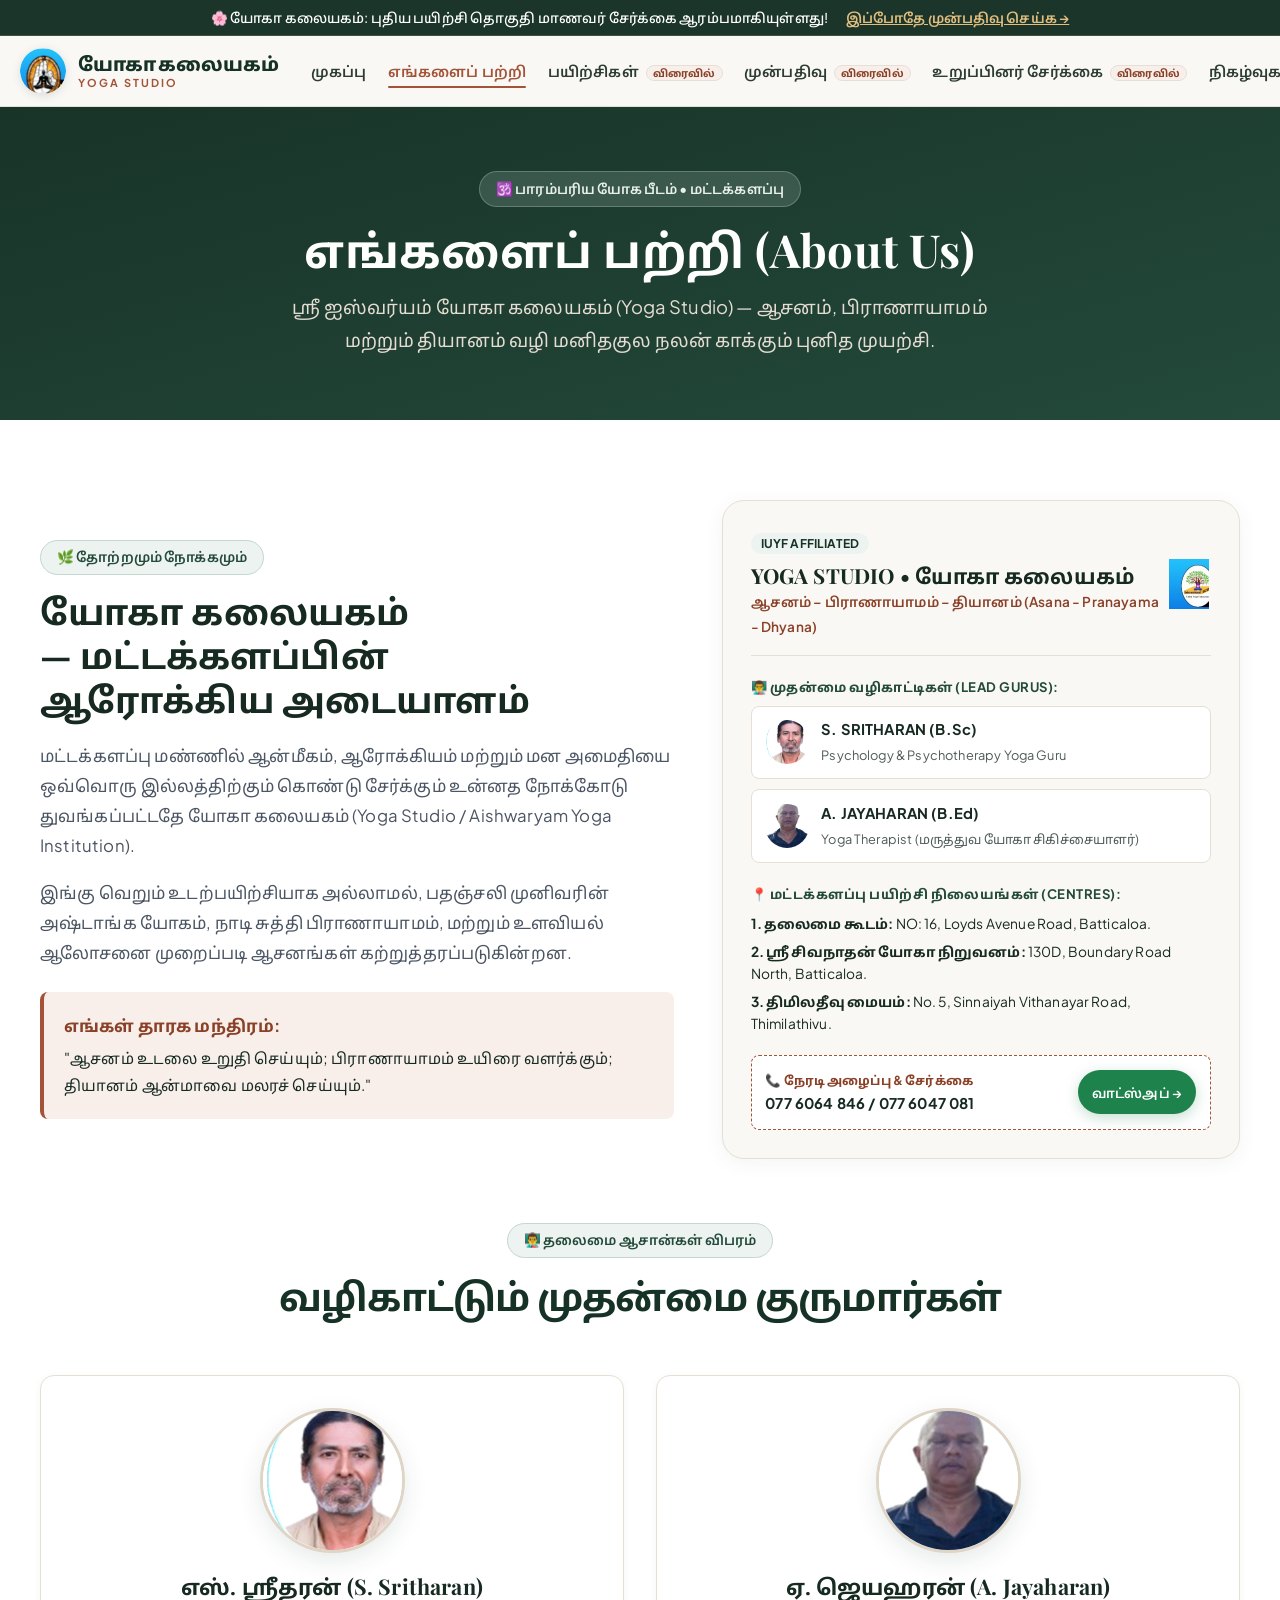
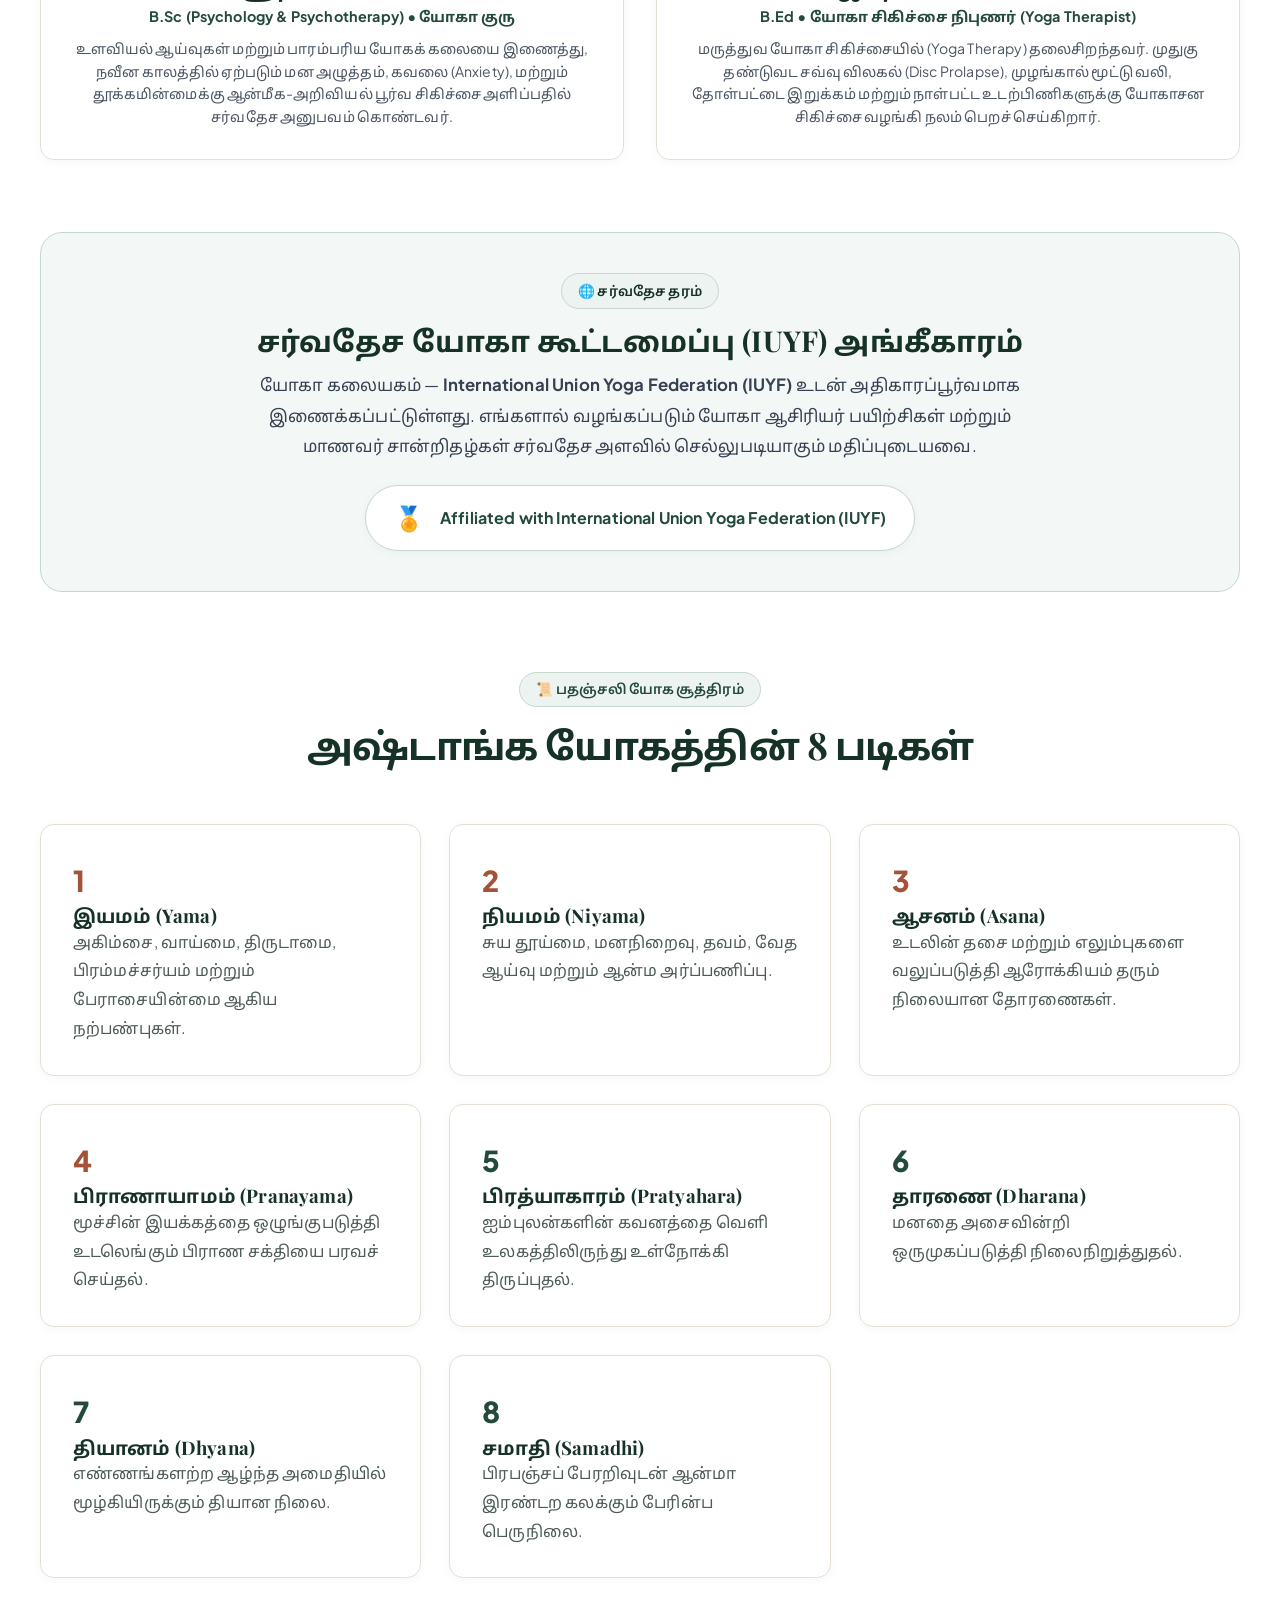
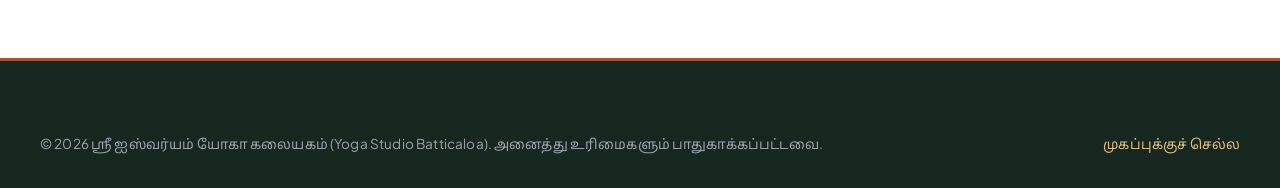
==== commit 914da714: "Align navbar beautifully: fix squished logo with crisp emblem + text, eliminate duplicate links, and" ====
--- a/about.html
+++ b/about.html
@@ -23,8 +23,12 @@
   <!-- Header -->
   <header class="main-header">
     <div class="container nav-container">
-      <a href="index.html" class="site-logo">
-        <img src="assets/images/logo.svg" alt="யோகா கலையகம்" height="52">
+      <a href="index.html" class="site-logo" aria-label="யோகா கலையகம் - முகப்பு">
+        <img src="assets/images/logo_kalaiyagam.png" alt="யோகா கலையகம் லோகோ" class="logo-emblem">
+        <div class="logo-text-block">
+          <span class="logo-title" data-ta="யோகா கலையகம்" data-en="Yoga Studio" data-si="යෝග කලායතනය">யோகா கலையகம்</span>
+          <span class="logo-subtitle">YOGA STUDIO</span>
+        </div>
       </a>
       <nav>
         <ul class="nav-menu">
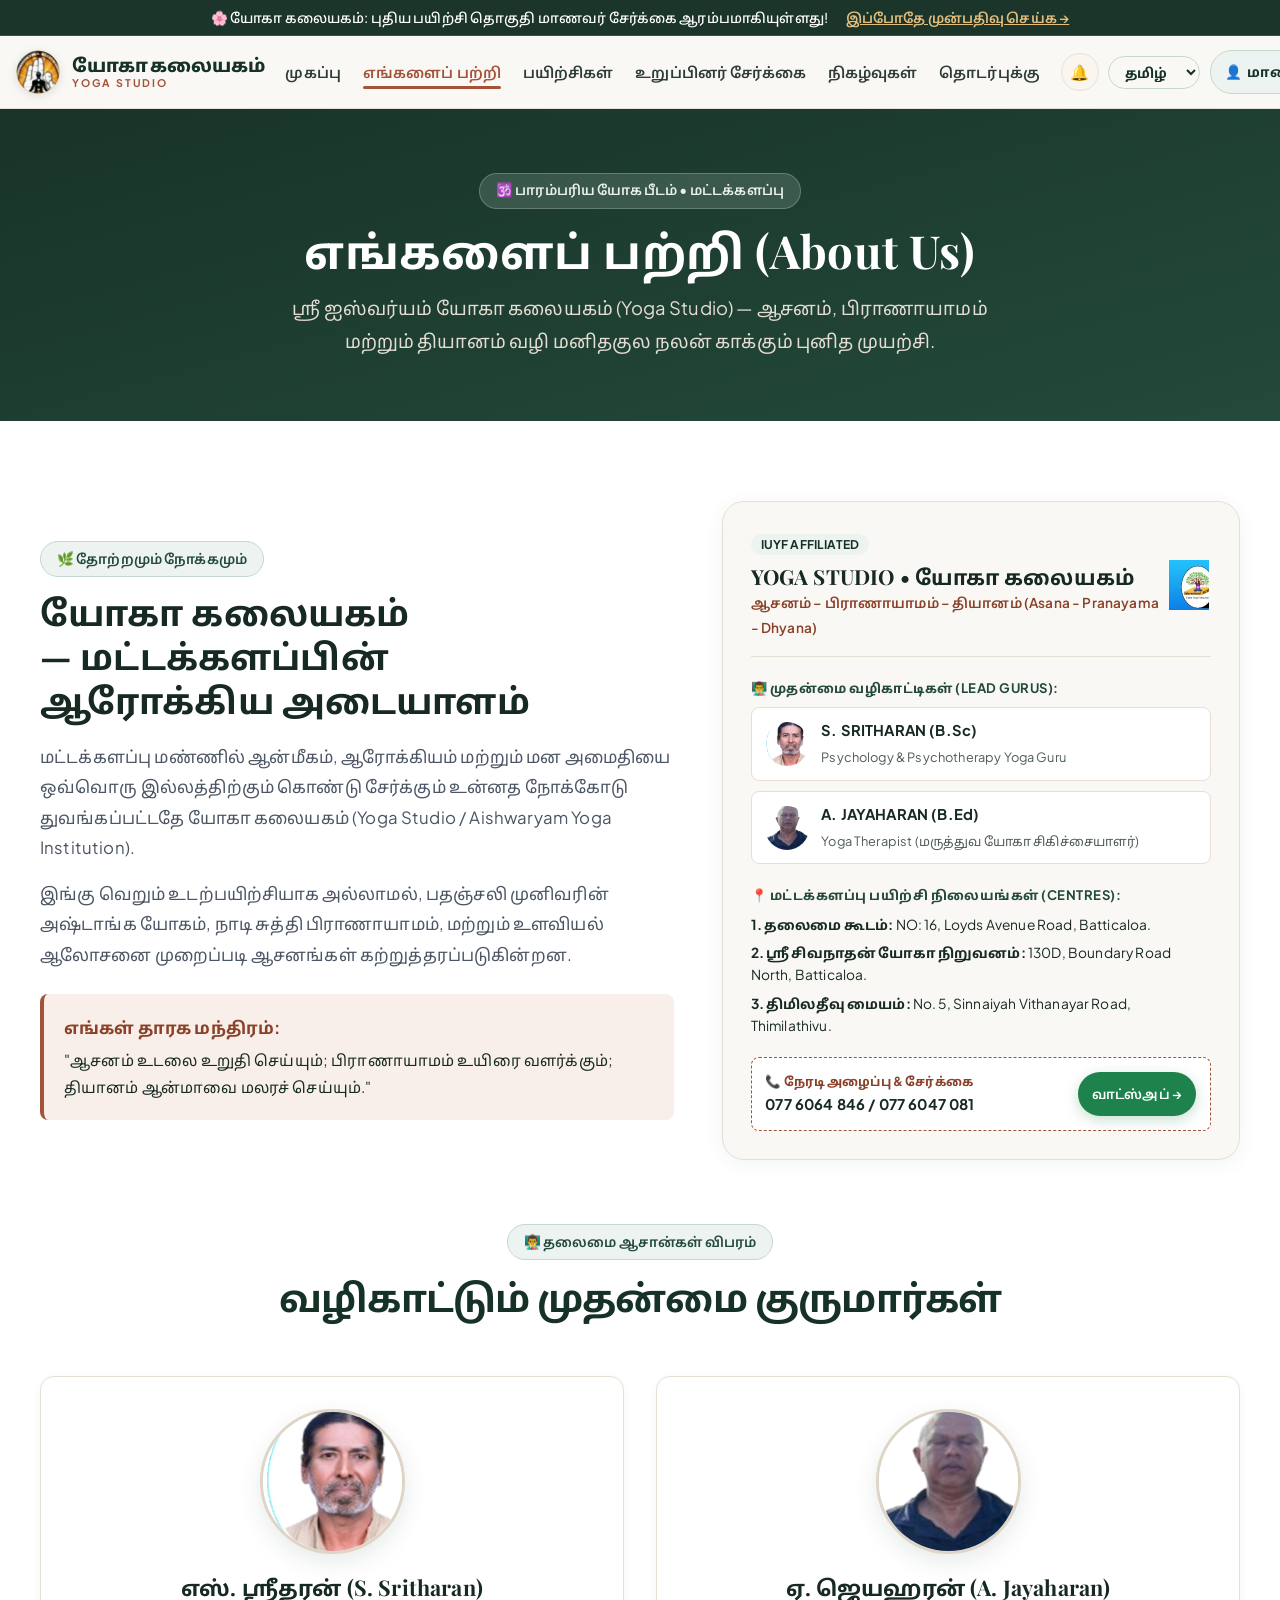
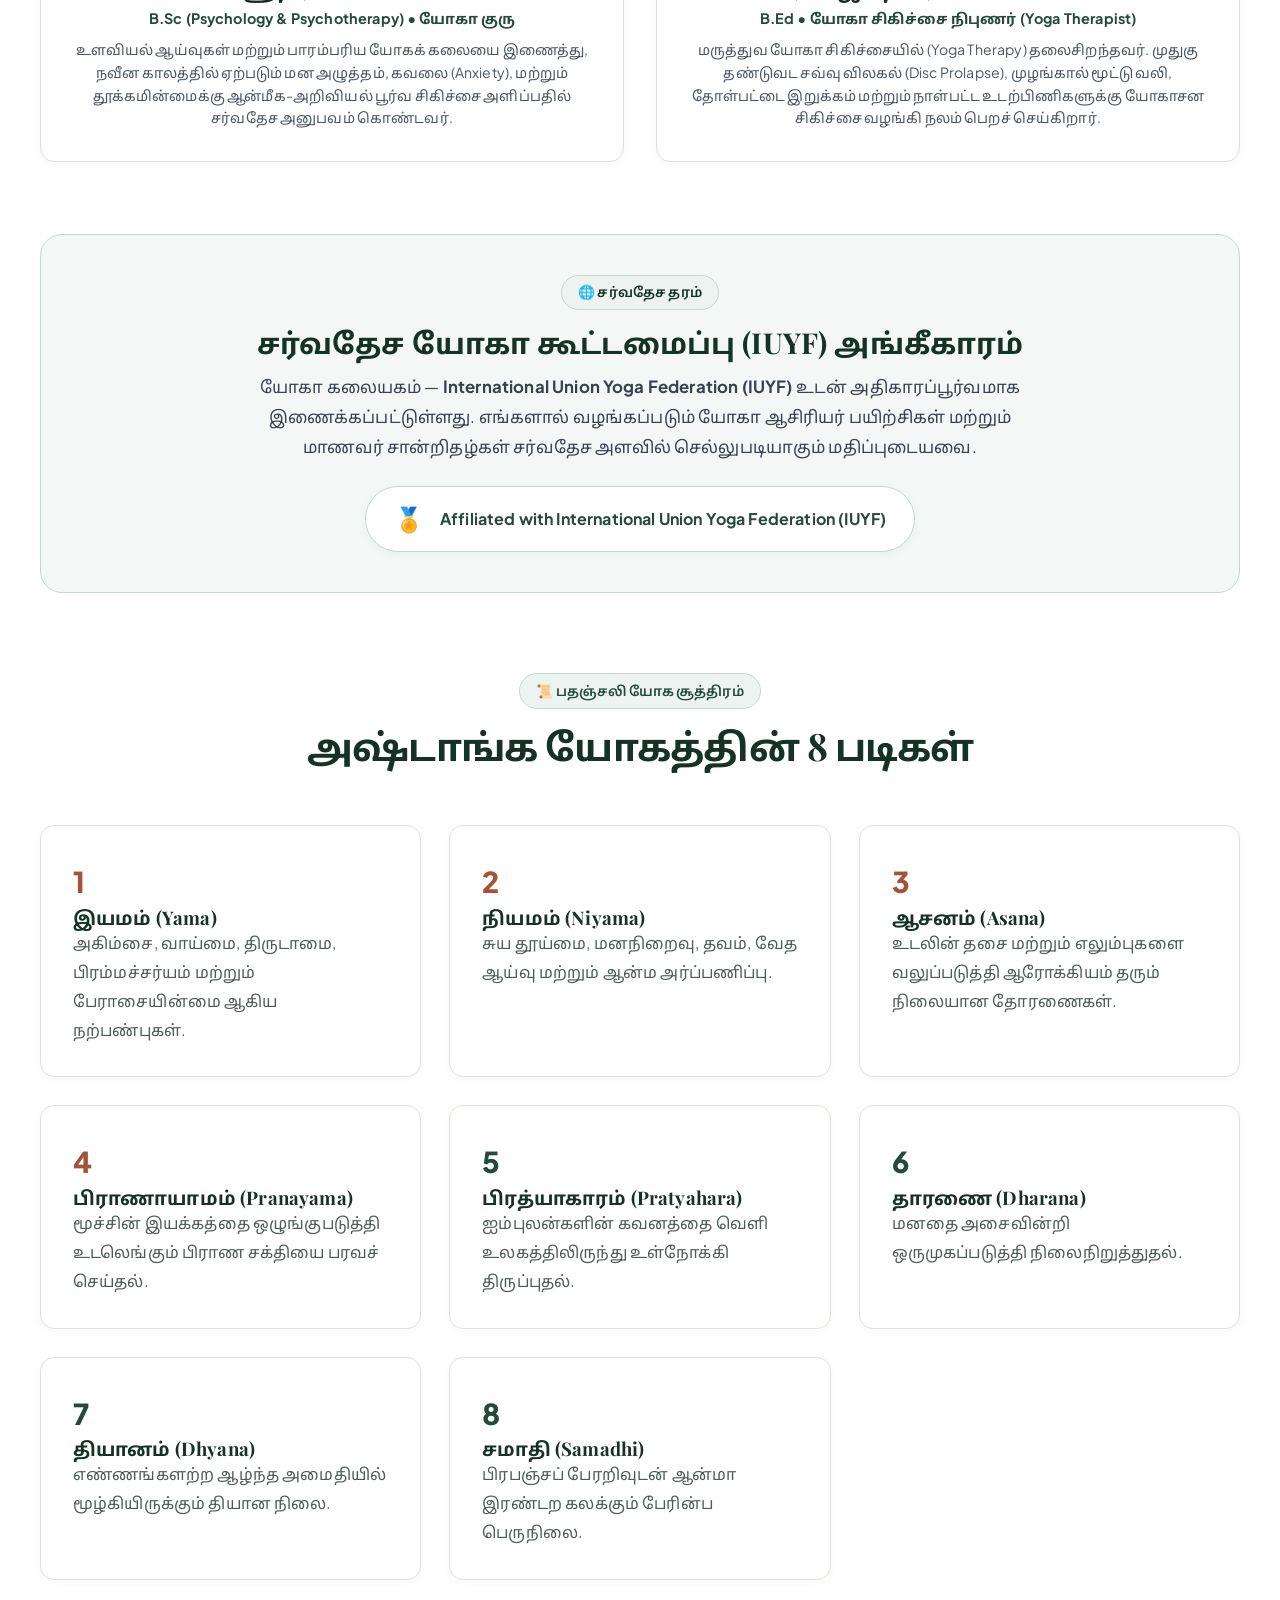
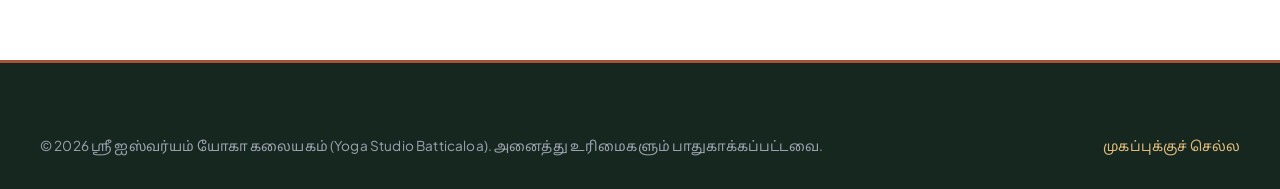
==== commit f2da3676: "Unify header across all subpages: remove duplicate booking link and bulky badges, restore clean 6 li" ====
--- a/about.html
+++ b/about.html
@@ -30,26 +30,44 @@
           <span class="logo-subtitle">YOGA STUDIO</span>
         </div>
       </a>
+
+      <!-- Navigation -->
       <nav>
         <ul class="nav-menu">
           <li><a href="index.html" class="nav-link" data-ta="முகப்பு" data-en="Home" data-si="මුල් පිටුව">முகப்பு</a></li>
           <li><a href="about.html" class="nav-link active" data-ta="எங்களைப் பற்றி" data-en="About Us" data-si="අප ගැන">எங்களைப் பற்றி</a></li>
-          <li><a href="courses.html" class="nav-link" data-ta="பயிற்சிகள் <span class='nav-badge-soon'>விரைவில்</span>" data-en="Courses <span class='nav-badge-soon'>Soon</span>" data-si="පාඨමාලා <span class='nav-badge-soon'>ළඟදීම</span>">பயிற்சிகள் <span class="nav-badge-soon">விரைவில்</span></a></li>
-          <li><a href="booking.html" class="nav-link" data-ta="முன்பதிவு <span class='nav-badge-soon'>விரைவில்</span>" data-en="Online Booking <span class='nav-badge-soon'>Soon</span>" data-si="වෙන්කරවා ගැනීම <span class='nav-badge-soon'>ළඟදීම</span>">முன்பதிவு <span class="nav-badge-soon">விரைவில்</span></a></li>
-          <li><a href="membership.html" class="nav-link" data-ta="உறுப்பினர் சேர்க்கை <span class='nav-badge-soon'>விரைவில்</span>" data-en="Membership <span class='nav-badge-soon'>Soon</span>" data-si="සාමාජිකත්වය <span class='nav-badge-soon'>ළඟදීම</span>">உறுப்பினர் சேர்க்கை <span class="nav-badge-soon">விரைவில்</span></a></li>
-          <li><a href="events.html" class="nav-link" data-ta="நிகழ்வுகள் & ஆல்பம்" data-en="Events & Gallery" data-si="සිදුවීම් සහ ඡායාරූප">நிகழ்வுகள் & ஆல்பம்</a></li>
-          <li><a href="contact.html" class="nav-link" data-ta="தொடர்புக்கு" data-en="Contact" data-si="අප அමතන්න">தொடர்புக்கு</a></li>
+          <li><a href="courses.html" class="nav-link" data-ta="பயிற்சிகள்" data-en="Courses" data-si="පාඨමාලා">பயிற்சிகள்</a></li>
+          <li><a href="membership.html" class="nav-link" data-ta="உறுப்பினர் சேர்க்கை" data-en="Membership" data-si="සාමාජිකත්වය">உறுப்பினர் சேர்க்கை</a></li>
+          <li><a href="events.html" class="nav-link" data-ta="நிகழ்வுகள்" data-en="Events & Gallery" data-si="සිදුවීම් සහ ඡායාරූප">நிகழ்வுகள்</a></li>
+          <li><a href="contact.html" class="nav-link" data-ta="தொடர்புக்கு" data-en="Contact" data-si="අප අමතන්න">தொடர்புக்கு</a></li>
         </ul>
       </nav>
+
+      <!-- Action Items: Audio Bell, Trilingual Switcher, Student Portal -->
       <div class="nav-actions">
+        <!-- Sacred Singing Bowl Audio Bell -->
+        <button id="meditationChimeBtn" class="audio-chime-btn" title="புனித யோக மணி நாதம் ஒலிக்க / Ring Meditative Chime" aria-label="Meditative Bell">
+          🔔
+        </button>
+
+        <!-- Trilingual Switcher (Tamil, English, Sinhala) -->
         <select id="langSelect" class="lang-select-box" aria-label="Select Language">
           <option value="ta">தமிழ்</option>
           <option value="en">English</option>
           <option value="si">සිංහල</option>
         </select>
-        <a href="student-portal.html" class="btn-student-nav" style="display:none; @media(min-width:850px){display:inline-flex;}">
-          <span>👤</span> மாணவர்
+
+        <!-- Student Portal Quick Link -->
+        <a href="student-portal.html" class="btn-student-nav">
+          <span>👤</span> <span data-ta="மாணவர்" data-en="Student" data-si="ශිෂ්‍ය">மாணவர்</span>
         </a>
+
+        <!-- Primary CTA Button -->
+        <a href="booking.html" class="btn-primary nav-booking-cta" data-ta="முன்பதிவு" data-en="Book Slot" data-si="වෙන්කරන්න">
+          முன்பதிவு
+        </a>
+
+        <!-- Mobile Hamburger Toggle -->
         <button class="mobile-nav-toggle" aria-label="Toggle Menu">☰</button>
       </div>
     </div>
--- a/assets/css/style.css
+++ b/assets/css/style.css
@@ -189,6 +189,7 @@
   align-items: center;
   justify-content: space-between;
   padding: 0.75rem 0;
+  flex-wrap: nowrap;
 }
 
 .site-logo {
@@ -1320,24 +1321,24 @@
   }
 }
 
-@media (max-width: 768px) {
+@media (max-width: 1080px) {
   .nav-menu {
     display: none;
     position: absolute;
     top: 100%;
     left: 0;
     width: 100%;
-    background: #FFFFFF;
+    background: #FAF8F5;
     flex-direction: column;
-    padding: 1.5rem;
-    box-shadow: 0 15px 30px rgba(0, 0, 0, 0.1);
+    padding: 1.25rem;
+    box-shadow: 0 16px 36px rgba(0, 0, 0, 0.12);
     border-bottom: 2px solid var(--primary);
   }
   .nav-menu.active {
     display: flex;
   }
   .mobile-nav-toggle {
-    display: block;
+    display: inline-flex;
   }
   .hero-heading {
     font-size: 2.2rem;
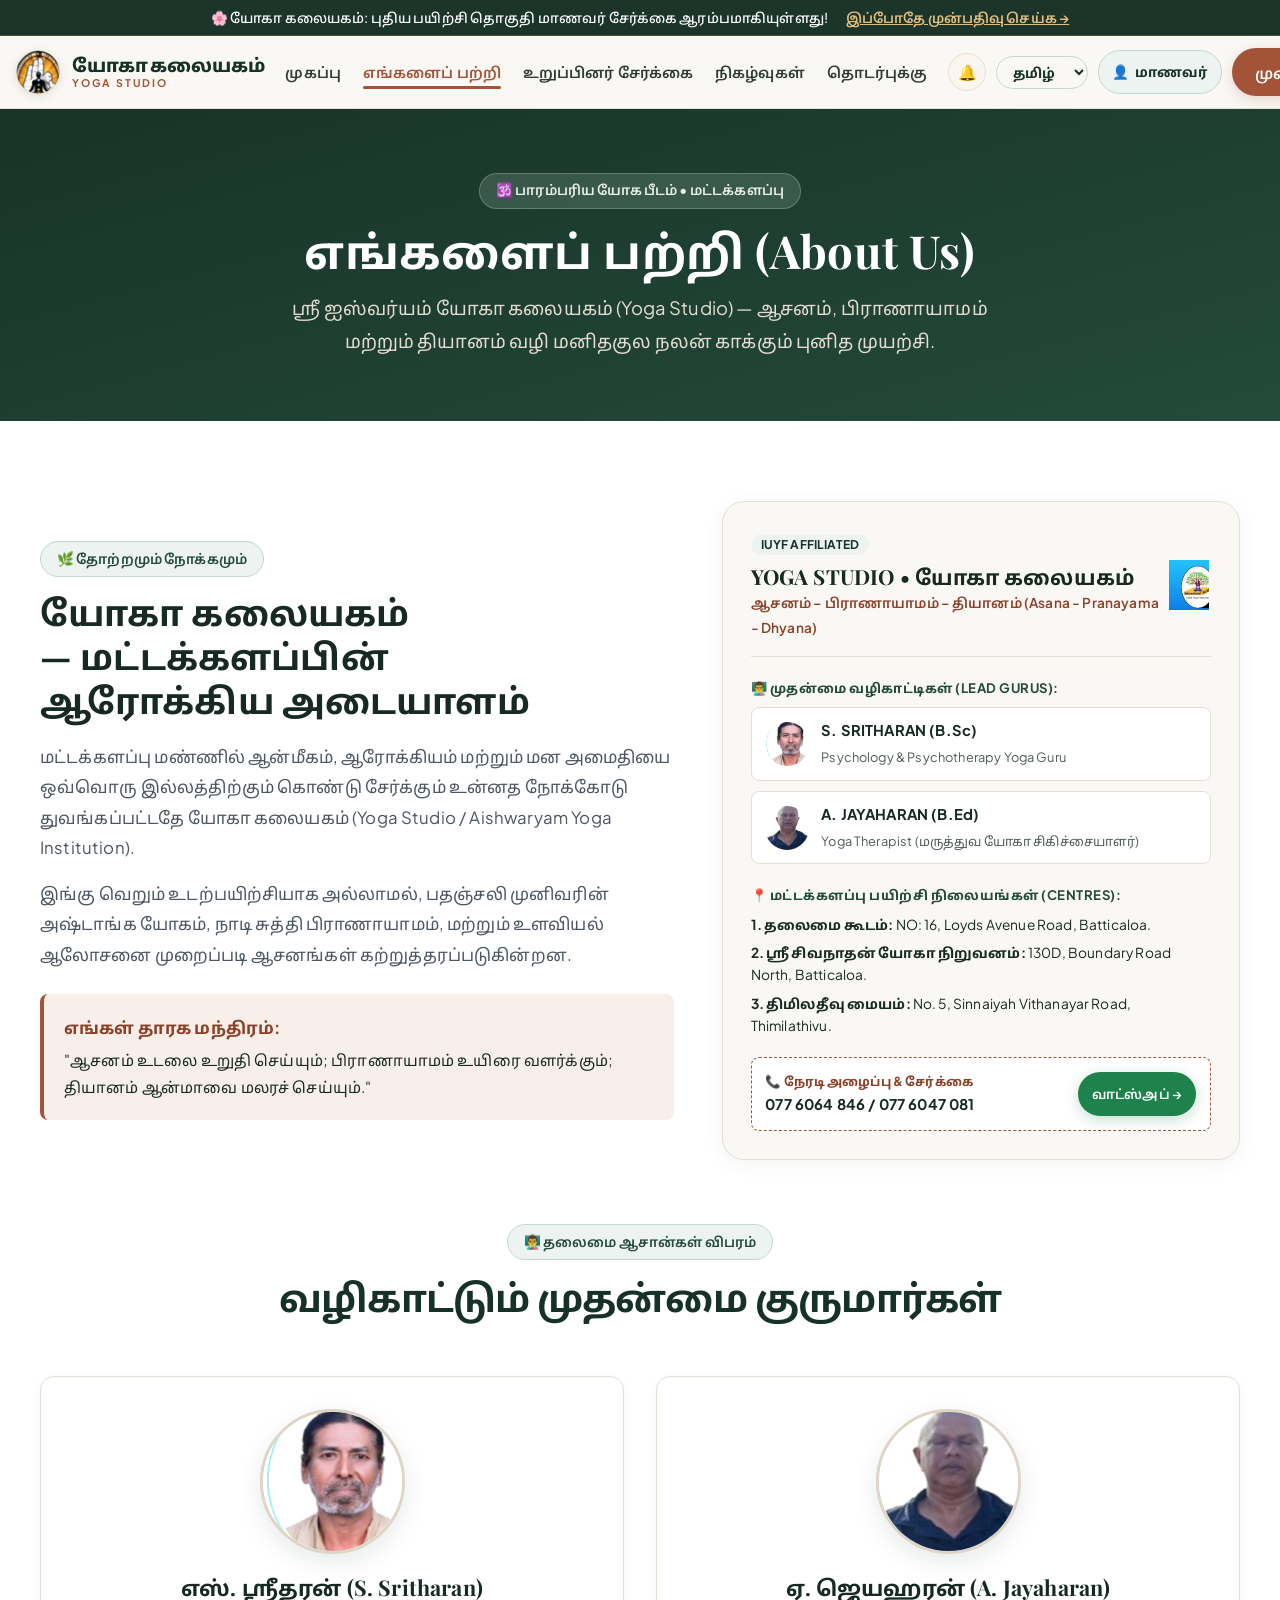
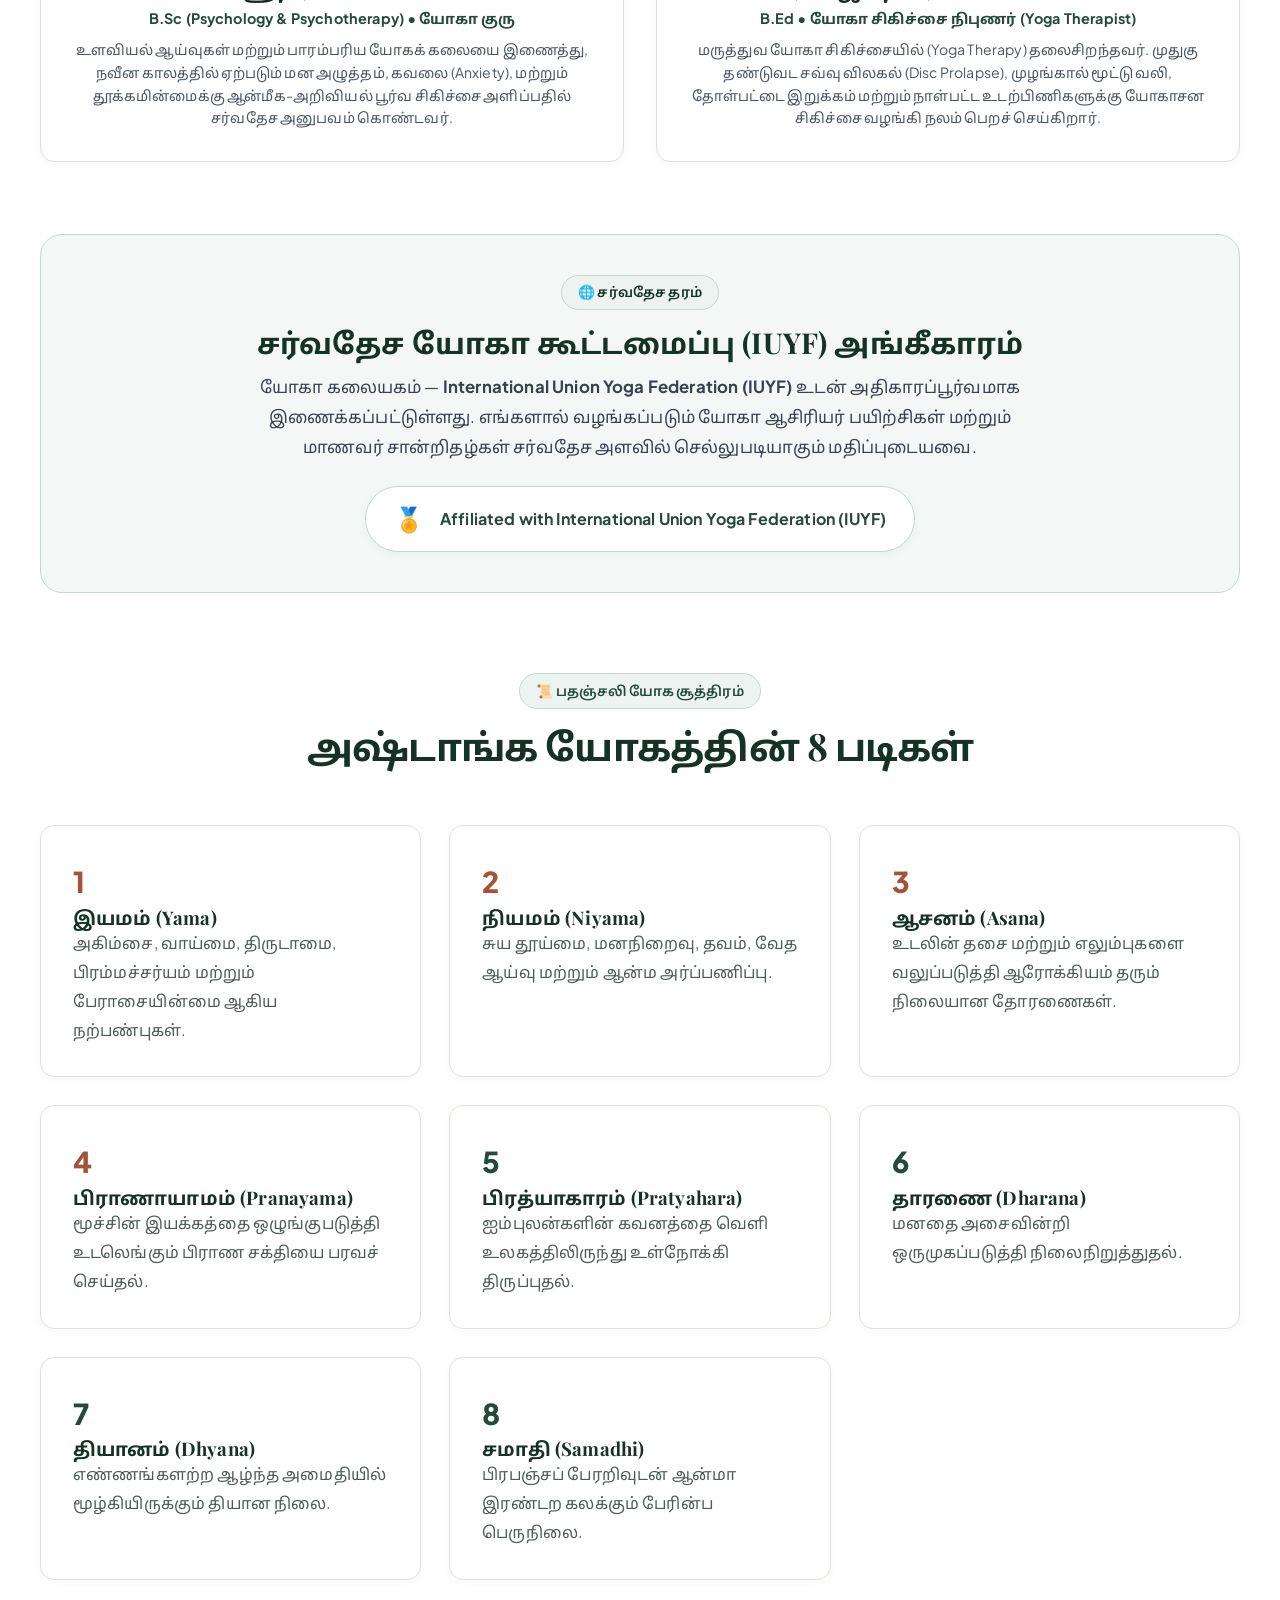
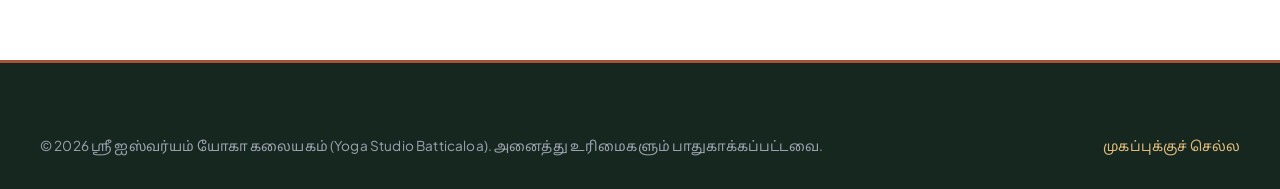
==== commit 9dfa0ea5: "Remove Courses and Booking tabs from navbar menu across all pages" ====
--- a/about.html
+++ b/about.html
@@ -36,10 +36,9 @@
         <ul class="nav-menu">
           <li><a href="index.html" class="nav-link" data-ta="முகப்பு" data-en="Home" data-si="මුල් පිටුව">முகப்பு</a></li>
           <li><a href="about.html" class="nav-link active" data-ta="எங்களைப் பற்றி" data-en="About Us" data-si="අප ගැන">எங்களைப் பற்றி</a></li>
-          <li><a href="courses.html" class="nav-link" data-ta="பயிற்சிகள்" data-en="Courses" data-si="පාඨමාලා">பயிற்சிகள்</a></li>
           <li><a href="membership.html" class="nav-link" data-ta="உறுப்பினர் சேர்க்கை" data-en="Membership" data-si="සාමාජිකත්වය">உறுப்பினர் சேர்க்கை</a></li>
           <li><a href="events.html" class="nav-link" data-ta="நிகழ்வுகள்" data-en="Events & Gallery" data-si="සිදුවීම් සහ ඡායාරූප">நிகழ்வுகள்</a></li>
-          <li><a href="contact.html" class="nav-link" data-ta="தொடர்புக்கு" data-en="Contact" data-si="අප අමතන්න">தொடர்புக்கு</a></li>
+          <li><a href="contact.html" class="nav-link" data-ta="தொடர்புக்கு" data-en="Contact" data-si="අප அමதන්න">தொடர்புக்கு</a></li>
         </ul>
       </nav>
 
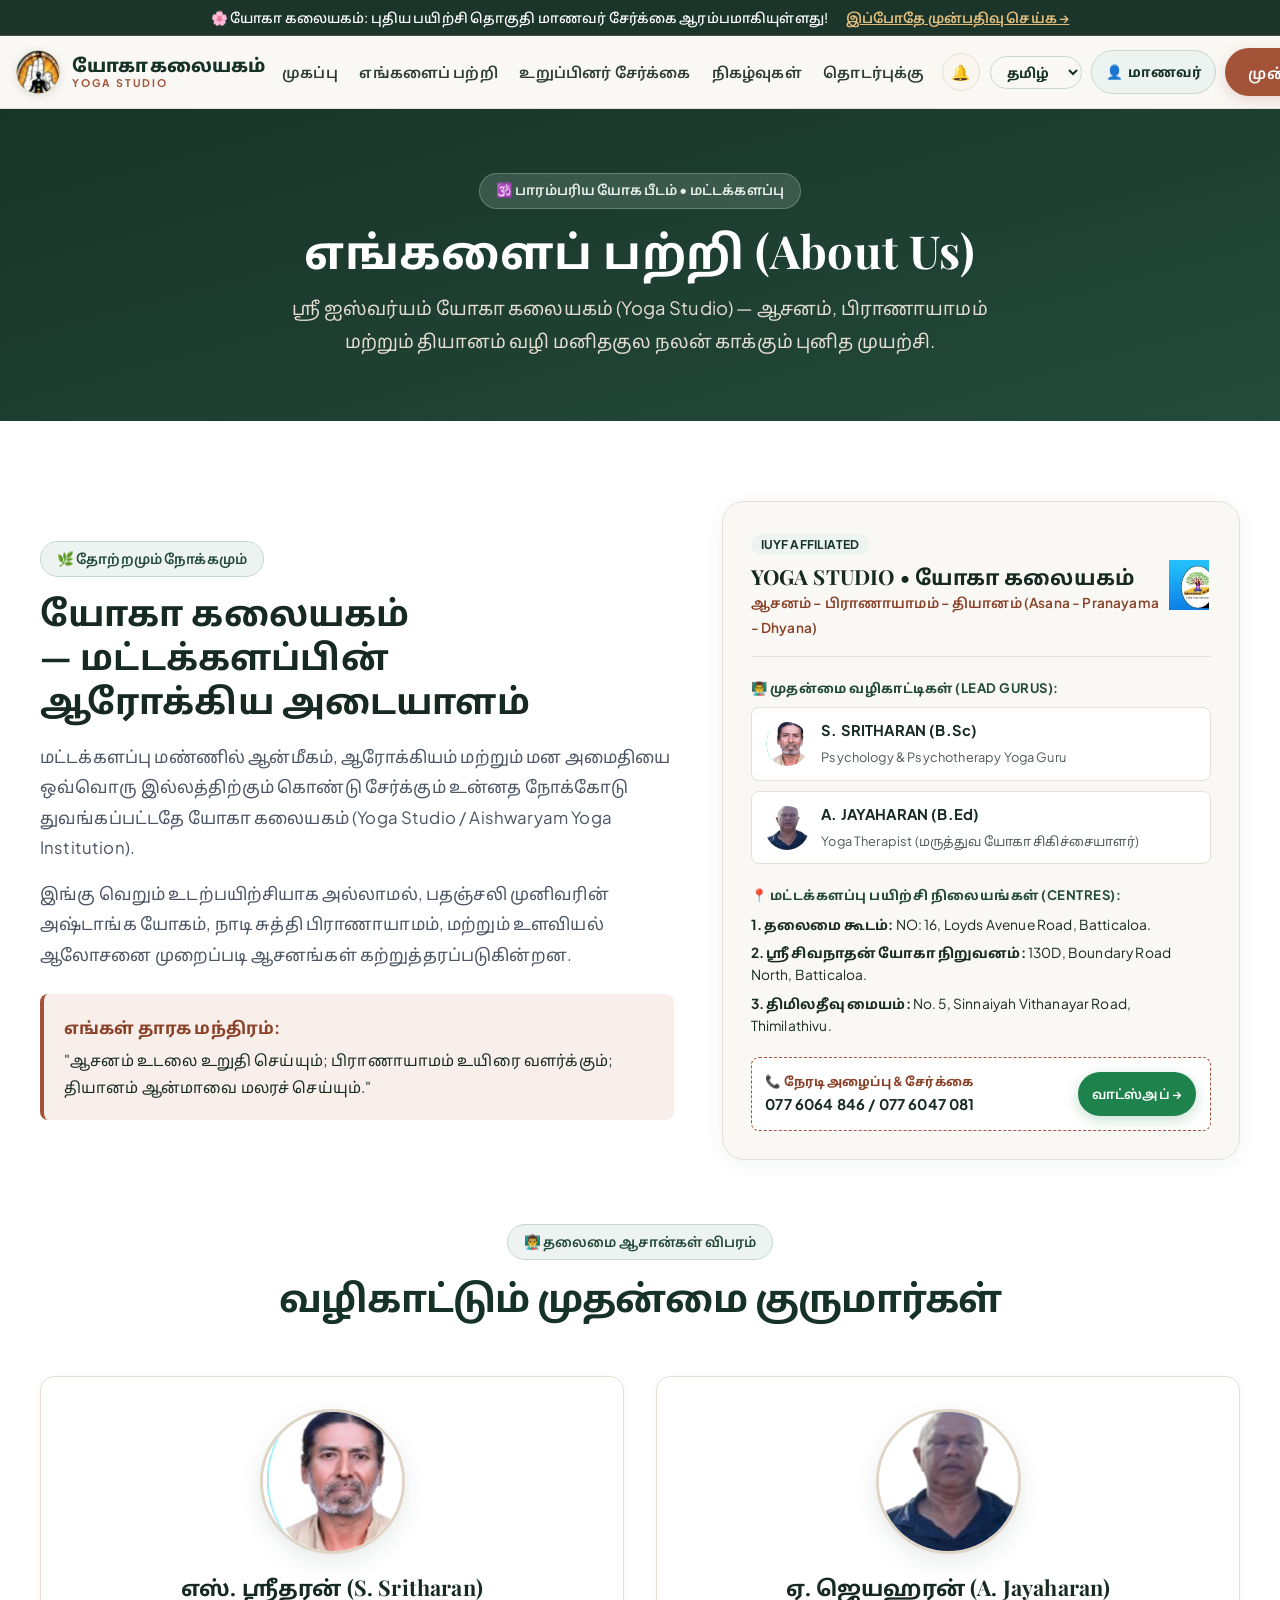
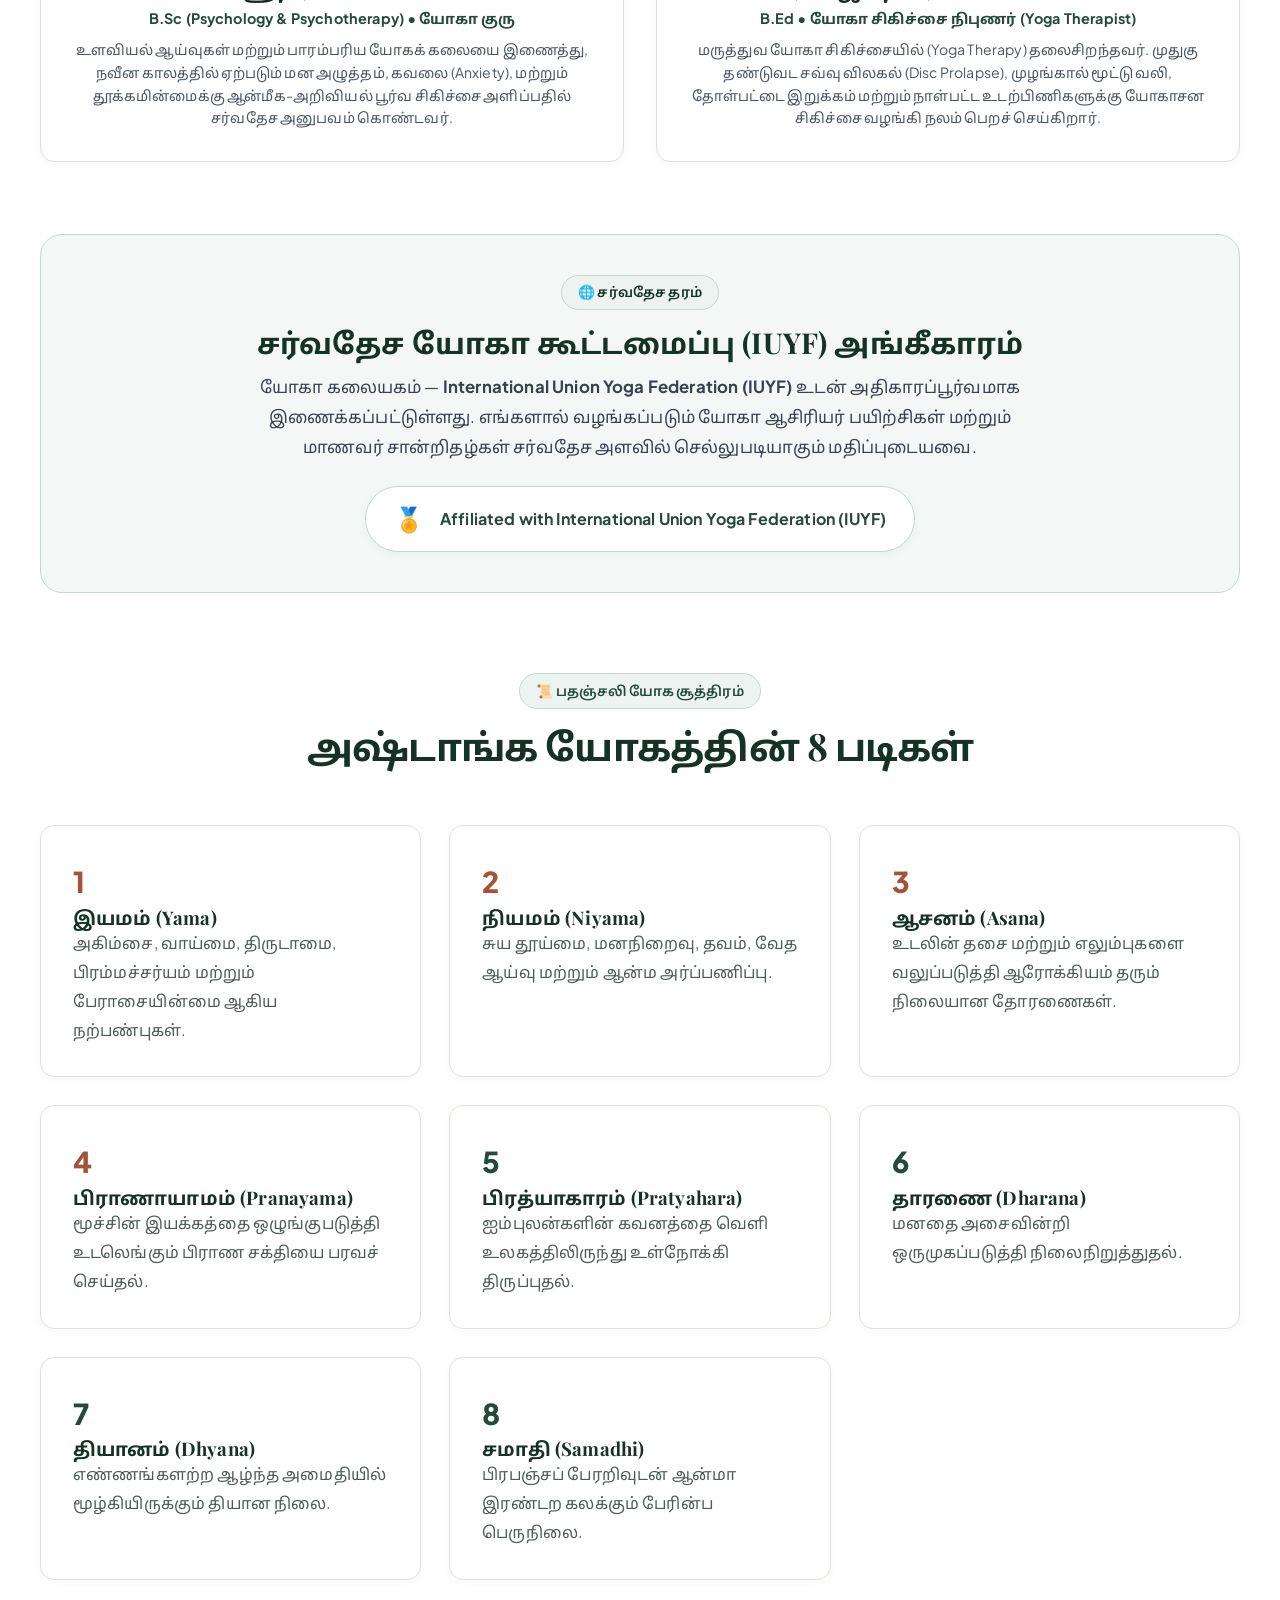
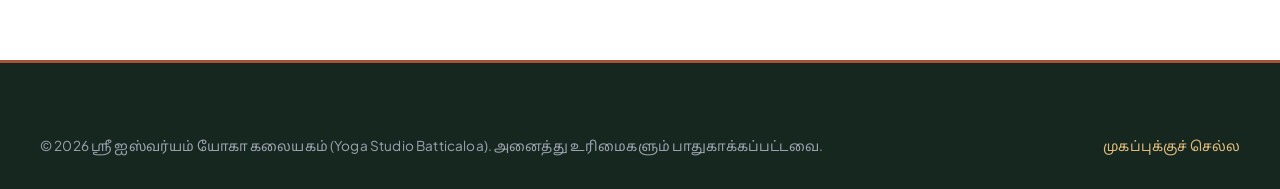
==== commit 0fde011f: "Make navbar tabs permanently uniform: eliminate active underline disparity, enforce permanent 5 tabs" ====
--- a/about.html
+++ b/about.html
@@ -10,7 +10,17 @@
   <meta property="og:description" content="எஸ். ஸ்ரீதரன் (B.Sc) & ஏ. ஜெயஹரன் (B.Ed) வழிகாட்டலில் மட்டக்களப்பின் யோகா கலையகம். IUYF அங்கீகாரம்.">
   <meta property="og:image" content="assets/images/logo_kalaiyagam.png">
   <link rel="icon" type="image/svg+xml" href="assets/images/logo.svg">
-  <link rel="stylesheet" href="assets/css/style.css">
+  <link rel="stylesheet" href="assets/css/style.css?v=12">
+  <script>
+    (function() {
+      function cleanPermanentNav() {
+        var obsolete = document.querySelectorAll('.main-header .nav-menu a[href*="courses.html"], .main-header .nav-menu a[href*="booking.html"]');
+        obsolete.forEach(function(a) { var li = a.closest('li'); if (li) li.remove(); });
+      }
+      if (document.readyState === 'loading') { document.addEventListener('DOMContentLoaded', cleanPermanentNav); }
+      else { cleanPermanentNav(); }
+    })();
+  </script>
 </head>
 <body>
 
@@ -31,18 +41,18 @@
         </div>
       </a>
 
-      <!-- Navigation -->
+      <!-- Navigation: Permanent 5 Tabs -->
       <nav>
         <ul class="nav-menu">
           <li><a href="index.html" class="nav-link" data-ta="முகப்பு" data-en="Home" data-si="මුල් පිටුව">முகப்பு</a></li>
-          <li><a href="about.html" class="nav-link active" data-ta="எங்களைப் பற்றி" data-en="About Us" data-si="අප ගැන">எங்களைப் பற்றி</a></li>
+          <li><a href="about.html" class="nav-link" data-ta="எங்களைப் பற்றி" data-en="About Us" data-si="අප ගැන">எங்களைப் பற்றி</a></li>
           <li><a href="membership.html" class="nav-link" data-ta="உறுப்பினர் சேர்க்கை" data-en="Membership" data-si="සාමාජිකත්වය">உறுப்பினர் சேர்க்கை</a></li>
-          <li><a href="events.html" class="nav-link" data-ta="நிகழ்வுகள்" data-en="Events & Gallery" data-si="සිදුවීම් සහ ඡායාරූප">நிகழ்வுகள்</a></li>
+          <li><a href="events.html" class="nav-link" data-ta="நிகழ்வுகள்" data-en="Events & Gallery" data-si="සිදුවීම් மற்றும் ඡායාරූප">நிகழ்வுகள்</a></li>
           <li><a href="contact.html" class="nav-link" data-ta="தொடர்புக்கு" data-en="Contact" data-si="අප அමதන්න">தொடர்புக்கு</a></li>
         </ul>
       </nav>
 
-      <!-- Action Items: Audio Bell, Trilingual Switcher, Student Portal -->
+      <!-- Action Items: Audio Bell, Trilingual Switcher, Student Portal, Booking CTA -->
       <div class="nav-actions">
         <!-- Sacred Singing Bowl Audio Bell -->
         <button id="meditationChimeBtn" class="audio-chime-btn" title="புனித யோக மணி நாதம் ஒலிக்க / Ring Meditative Chime" aria-label="Meditative Bell">
@@ -269,6 +279,6 @@
     </div>
   </footer>
 
-  <script src="assets/js/main.js"></script>
+  <script src="assets/js/main.js?v=12"></script>
 </body>
 </html>
--- a/assets/css/style.css
+++ b/assets/css/style.css
@@ -222,16 +222,7 @@
   color: var(--secondary);
 }
 
-.nav-link.active::after {
-  content: "";
-  position: absolute;
-  bottom: -4px;
-  left: 0;
-  width: 100%;
-  height: 2.5px;
-  background-color: var(--secondary);
-  border-radius: 2px;
-}
+.nav-link.active::after { display: none !important; }
 
 .nav-actions {
   display: flex;
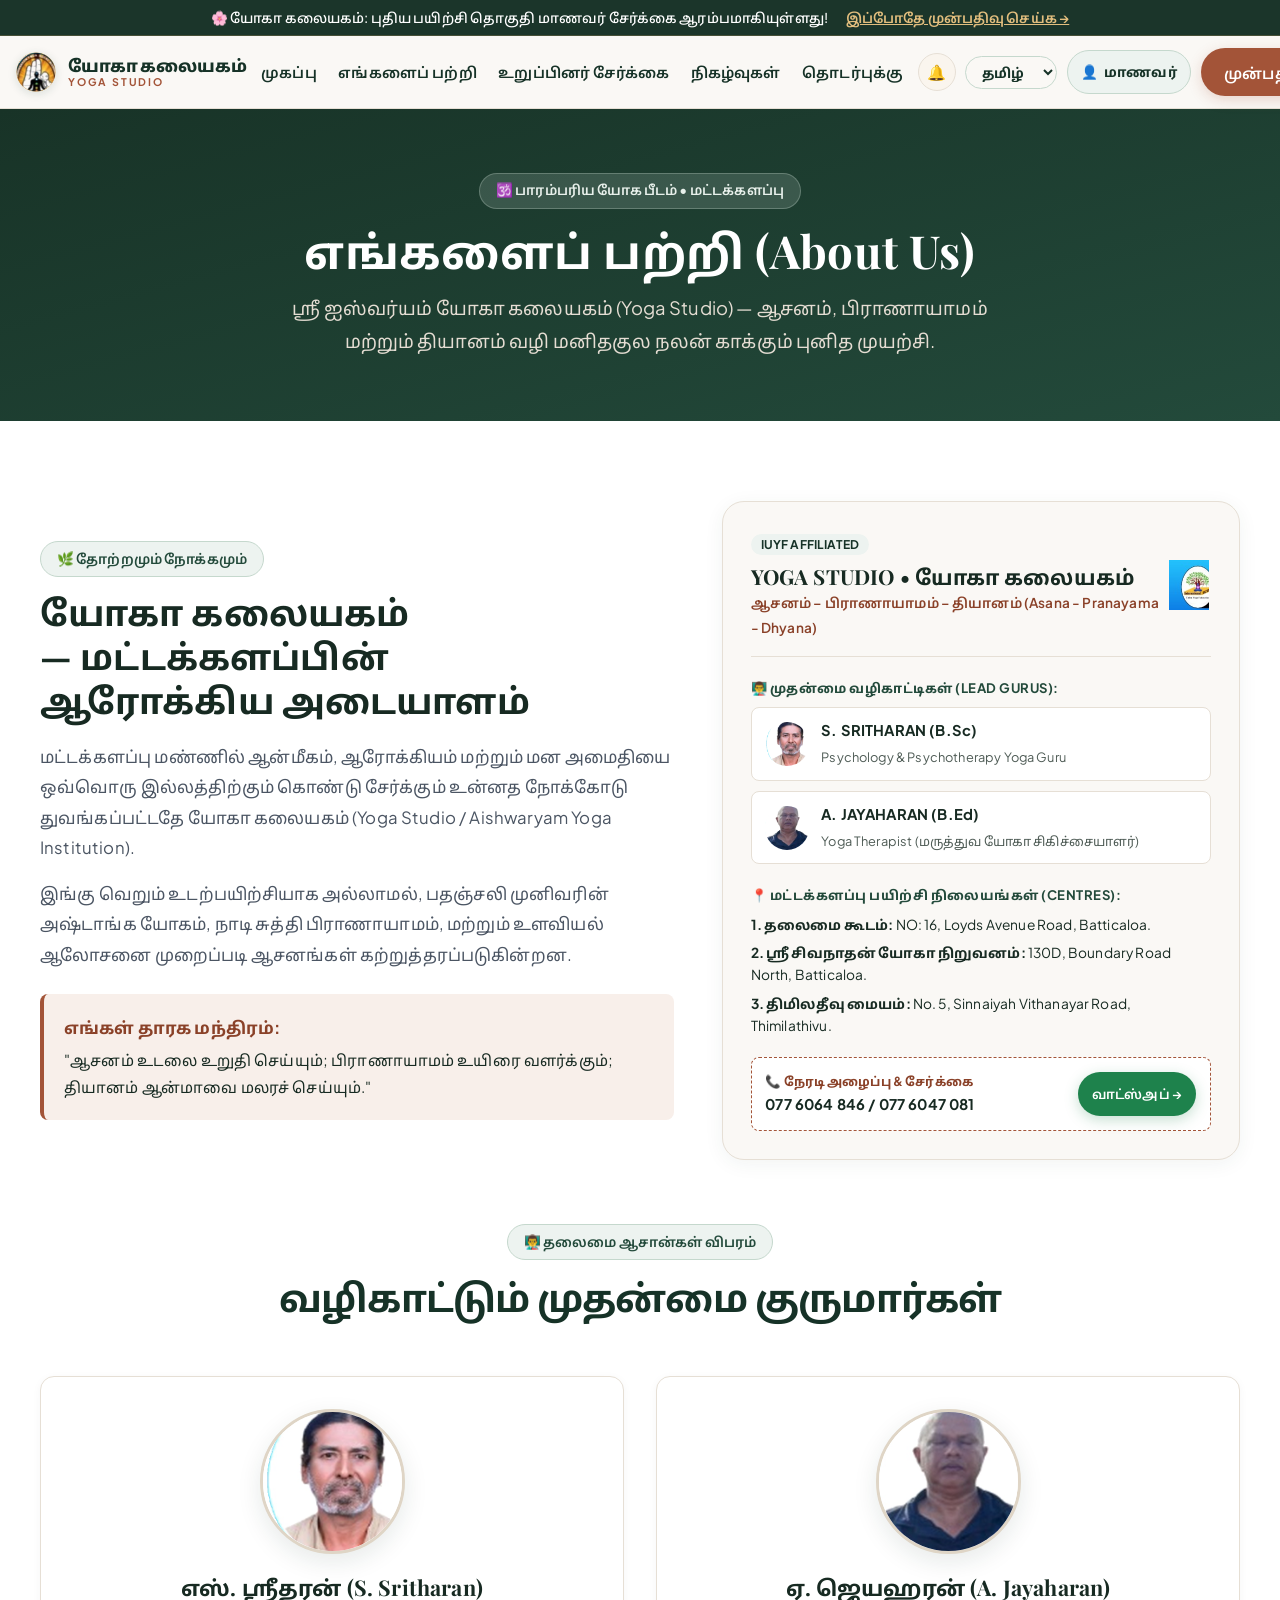
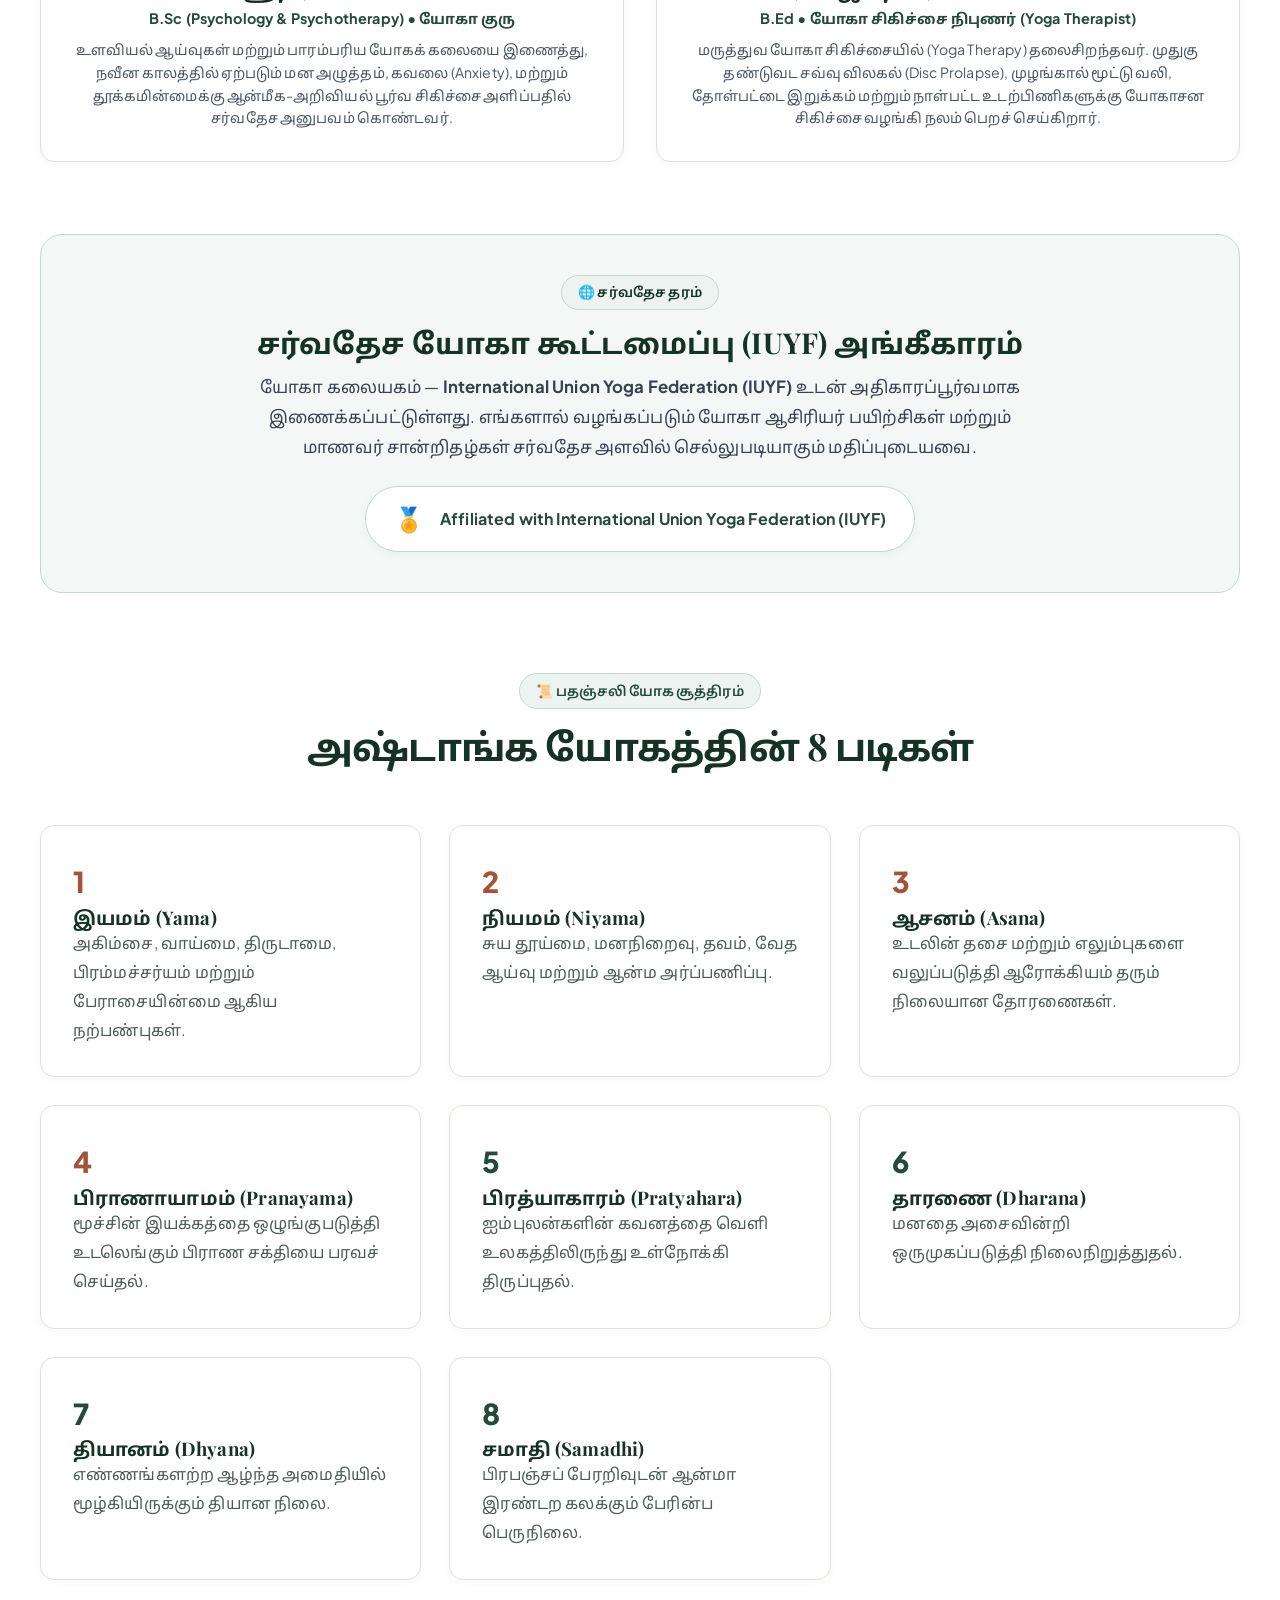
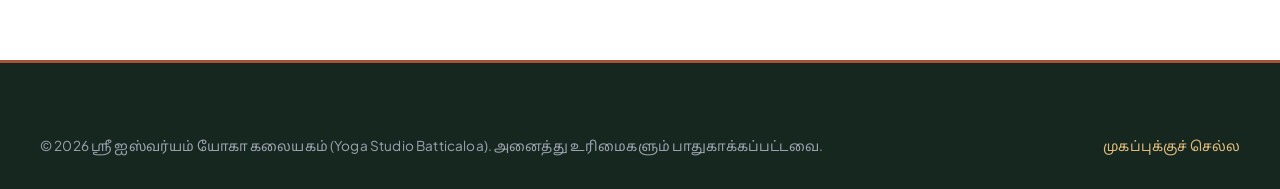
==== commit f8085d13: "Completely remove active red underline and color disparity on tabs: all tabs permanently dark green," ====
--- a/about.html
+++ b/about.html
@@ -10,7 +10,7 @@
   <meta property="og:description" content="எஸ். ஸ்ரீதரன் (B.Sc) & ஏ. ஜெயஹரன் (B.Ed) வழிகாட்டலில் மட்டக்களப்பின் யோகா கலையகம். IUYF அங்கீகாரம்.">
   <meta property="og:image" content="assets/images/logo_kalaiyagam.png">
   <link rel="icon" type="image/svg+xml" href="assets/images/logo.svg">
-  <link rel="stylesheet" href="assets/css/style.css?v=12">
+  <link rel="stylesheet" href="assets/css/style.css?v=14">
   <script>
     (function() {
       function cleanPermanentNav() {
@@ -41,13 +41,13 @@
         </div>
       </a>
 
-      <!-- Navigation: Permanent 5 Tabs -->
+      <!-- Navigation: Permanent 5 Tabs (Identical across all pages) -->
       <nav>
         <ul class="nav-menu">
           <li><a href="index.html" class="nav-link" data-ta="முகப்பு" data-en="Home" data-si="මුල් පිටුව">முகப்பு</a></li>
           <li><a href="about.html" class="nav-link" data-ta="எங்களைப் பற்றி" data-en="About Us" data-si="අප ගැන">எங்களைப் பற்றி</a></li>
           <li><a href="membership.html" class="nav-link" data-ta="உறுப்பினர் சேர்க்கை" data-en="Membership" data-si="සාමාජිකත්වය">உறுப்பினர் சேர்க்கை</a></li>
-          <li><a href="events.html" class="nav-link" data-ta="நிகழ்வுகள்" data-en="Events & Gallery" data-si="සිදුවීම් மற்றும் ඡායාරූප">நிகழ்வுகள்</a></li>
+          <li><a href="events.html" class="nav-link" data-ta="நிகழ்வுகள்" data-en="Events & Gallery" data-si="සිදුවීම් සහ ඡායාරූප">நிகழ்வுகள்</a></li>
           <li><a href="contact.html" class="nav-link" data-ta="தொடர்புக்கு" data-en="Contact" data-si="අප அමதන්න">தொடர்புக்கு</a></li>
         </ul>
       </nav>
@@ -279,6 +279,6 @@
     </div>
   </footer>
 
-  <script src="assets/js/main.js?v=12"></script>
+  <script src="assets/js/main.js?v=14"></script>
 </body>
 </html>
--- a/assets/css/style.css
+++ b/assets/css/style.css
@@ -218,11 +218,9 @@
   padding: 0.25rem 0;
 }
 
-.nav-link:hover, .nav-link.active {
-  color: var(--secondary);
-}
-
-.nav-link.active::after { display: none !important; }
+.nav-link:hover, .nav-link.active { color: #163227 !important; text-decoration: none !important; }
+
+.nav-link.active::after, .nav-link::after { display: none !important; content: none !important; }
 
 .nav-actions {
   display: flex;
@@ -1312,7 +1310,7 @@
   }
 }
 
-@media (max-width: 1080px) {
+@media (max-width: 1180px) {
   .nav-menu {
     display: none;
     position: absolute;
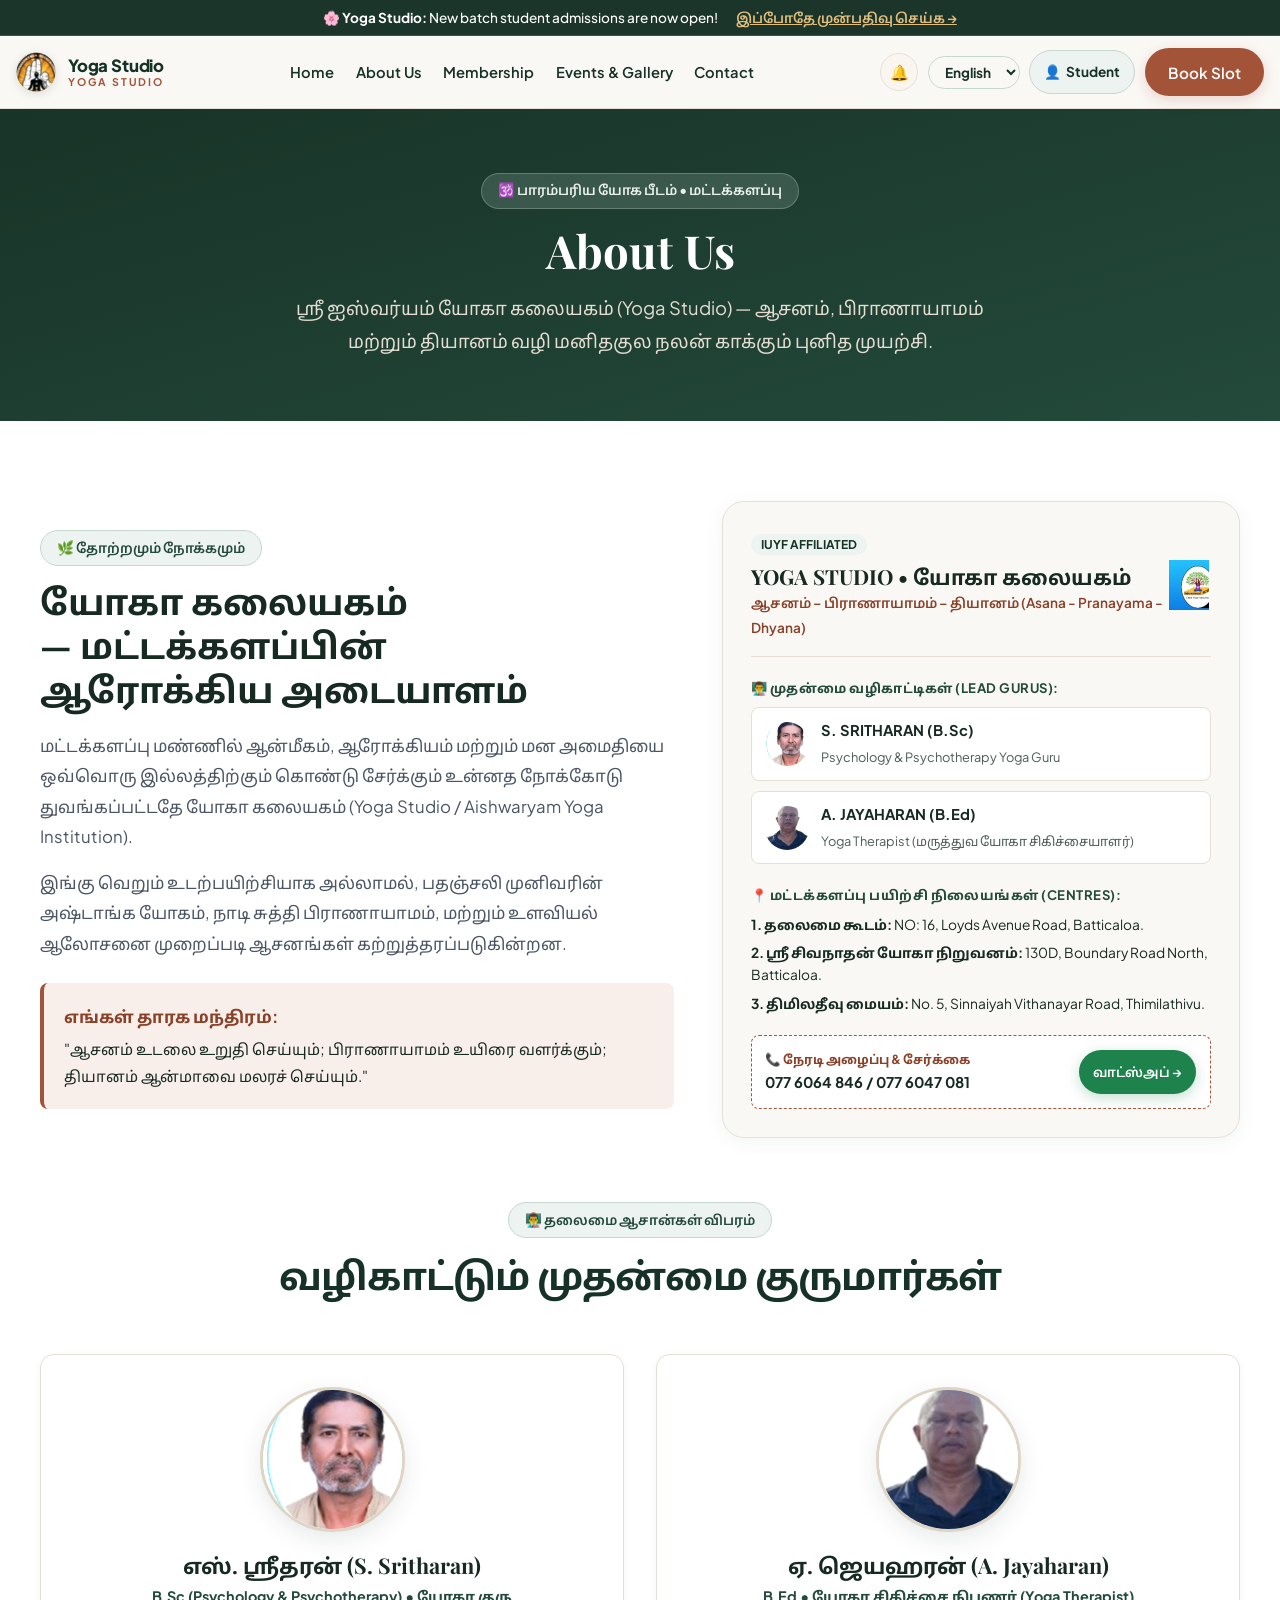
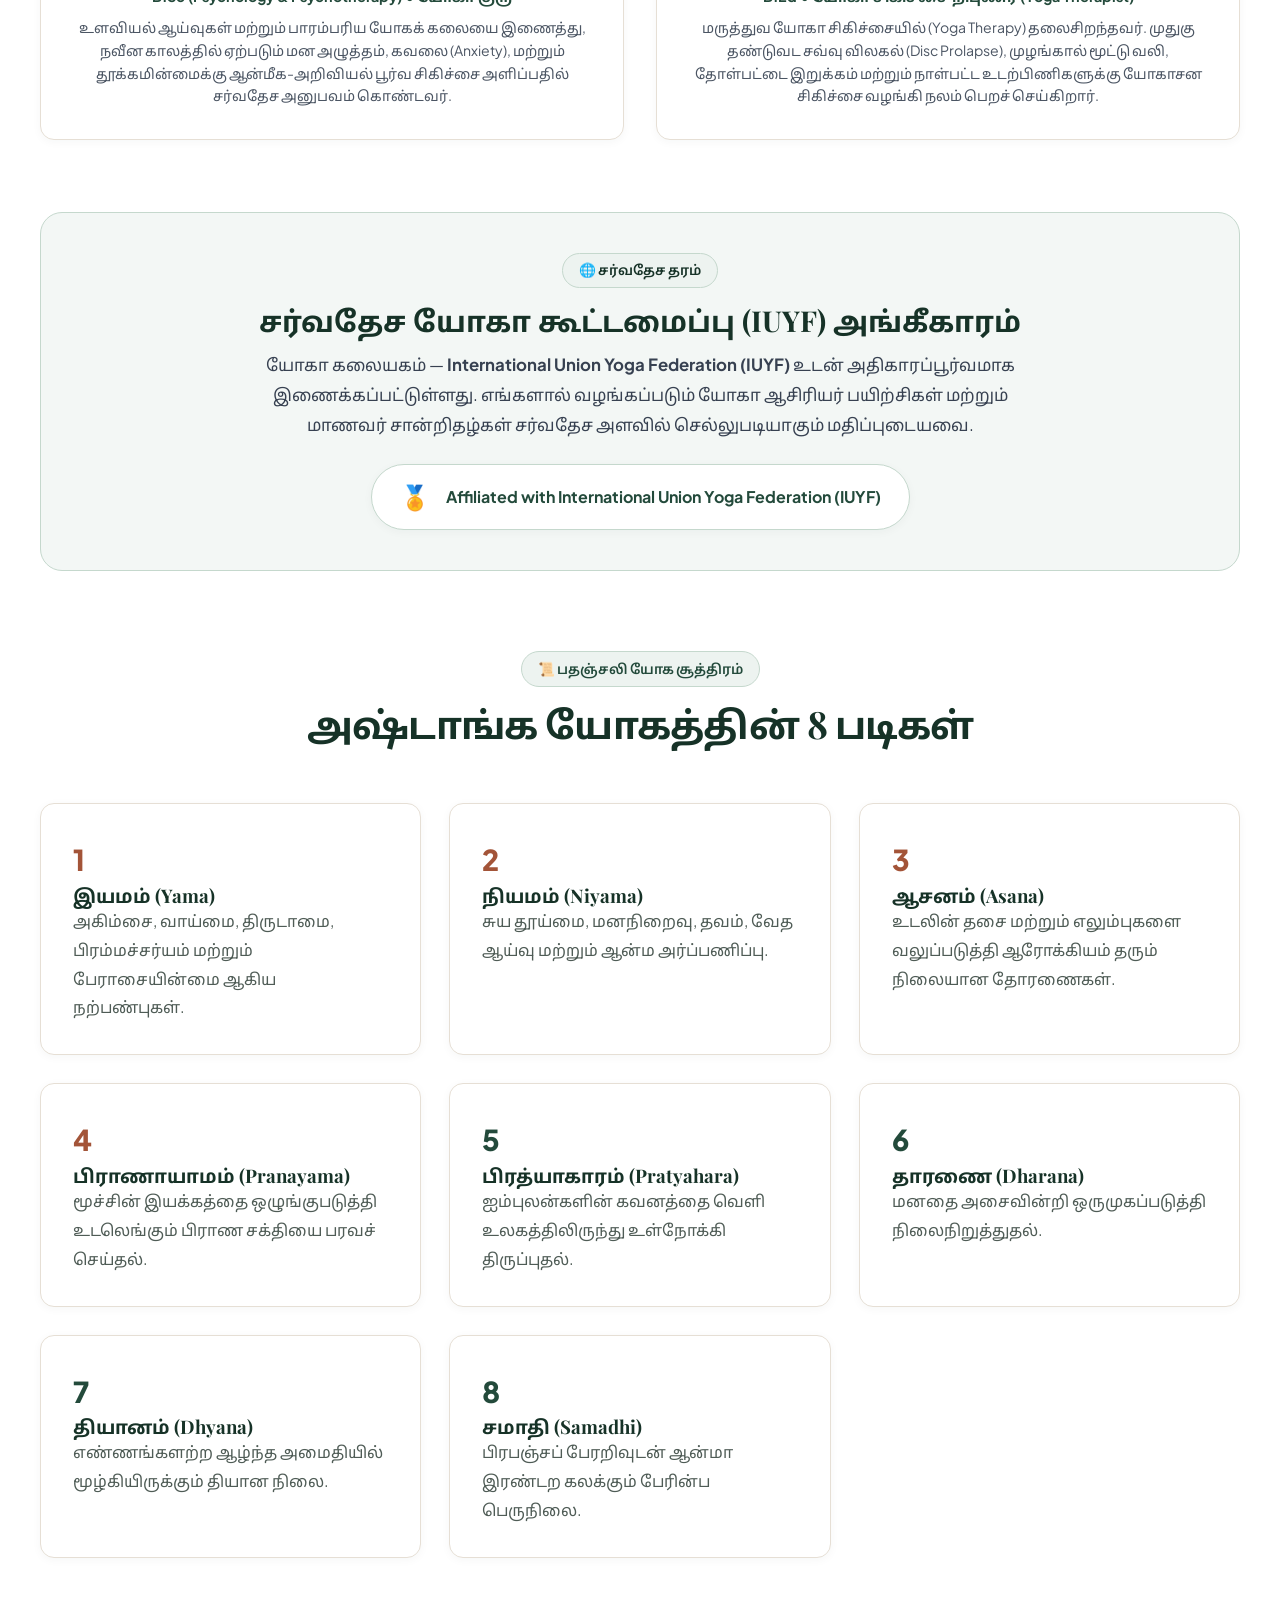
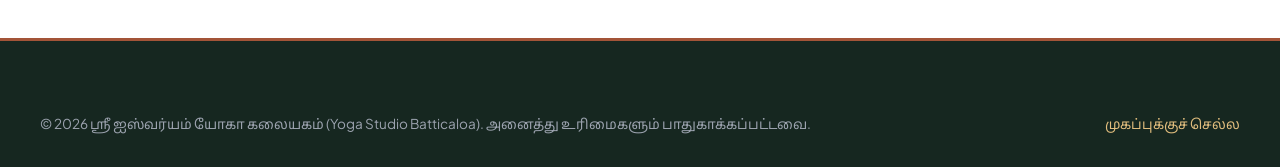
==== commit 029fb958: "Translate hero heading and all page elements to English with trilingual data attributes and set defa" ====
--- a/about.html
+++ b/about.html
@@ -26,7 +26,12 @@
 
   <!-- Top Announcement Bar -->
   <div class="top-notice-bar">
-    <span id="dynamicTopNotice">🌸 யோகா கலையகம்: புதிய பயிற்சி தொகுதி மாணவர் சேர்க்கை ஆரம்பமாகியுள்ளது!</span>
+    <span id="dynamicTopNotice"
+      data-ta="🌸 <strong>யோகா கலையகம்:</strong> புதிய பயிற்சி தொகுதி மாணவர் சேர்க்கை ஆரம்பமாகியுள்ளது!"
+      data-en="🌸 <strong>Yoga Studio:</strong> New batch student admissions are now open!"
+      data-si="🌸 <strong>යෝගා කලායගම්:</strong> නව ශිෂ්‍ය බඳවා ගැනීම් දැන් ආරම්භ වී ඇත!">
+      🌸 <strong>Yoga Studio:</strong> New batch student admissions are now open!
+    </span>
     <a href="booking.html">இப்போதே முன்பதிவு செய்க →</a>
   </div>
 
@@ -68,13 +73,11 @@
 
         <!-- Student Portal Quick Link -->
         <a href="student-portal.html" class="btn-student-nav">
-          <span>👤</span> <span data-ta="மாணவர்" data-en="Student" data-si="ශිෂ්‍ය">மாணவர்</span>
+          <span>👤</span> <span data-ta="மாணவர்" data-en="Student" data-si="ශිෂ්‍ය">Student</span>
         </a>
 
         <!-- Primary CTA Button -->
-        <a href="booking.html" class="btn-primary nav-booking-cta" data-ta="முன்பதிவு" data-en="Book Slot" data-si="වෙන්කරන්න">
-          முன்பதிவு
-        </a>
+        <a href="booking.html" class="btn-primary nav-booking-cta" data-ta="முன்பதிவு" data-en="Book Slot" data-si="වෙන්කරන්න">Book Slot</a>
 
         <!-- Mobile Hamburger Toggle -->
         <button class="mobile-nav-toggle" aria-label="Toggle Menu">☰</button>
@@ -88,7 +91,10 @@
       <div class="sub-badge" style="background: rgba(235, 243, 238, 0.15); color: #E8F0EB; border-color: rgba(197, 216, 205, 0.3);">
         🕉️ பாரம்பரிய யோக பீடம் • மட்டக்களப்பு
       </div>
-      <h1 style="color: #FFFFFF; font-size: 2.85rem; margin-bottom: 0.75rem;">எங்களைப் பற்றி (About Us)</h1>
+      <h1 style="color: #FFFFFF; font-size: 2.85rem; margin-bottom: 0.75rem;"
+        data-ta="எங்களைப் பற்றி" data-en="About Us" data-si="අප ගැන">
+        About Us
+      </h1>
       <p style="color: #E5DDD3; font-size: 1.15rem; max-width: 720px; margin: 0 auto;">
         ஸ்ரீ ஐஸ்வர்யம் யோகா கலையகம் (Yoga Studio) — ஆசனம், பிராணாயாமம் மற்றும் தியானம் வழி மனிதகுல நலன் காக்கும் புனித முயற்சி.
       </p>
@@ -279,6 +285,6 @@
     </div>
   </footer>
 
-  <script src="assets/js/main.js?v=14"></script>
+  <script src="assets/js/main.js?v=15"></script>
 </body>
 </html>
